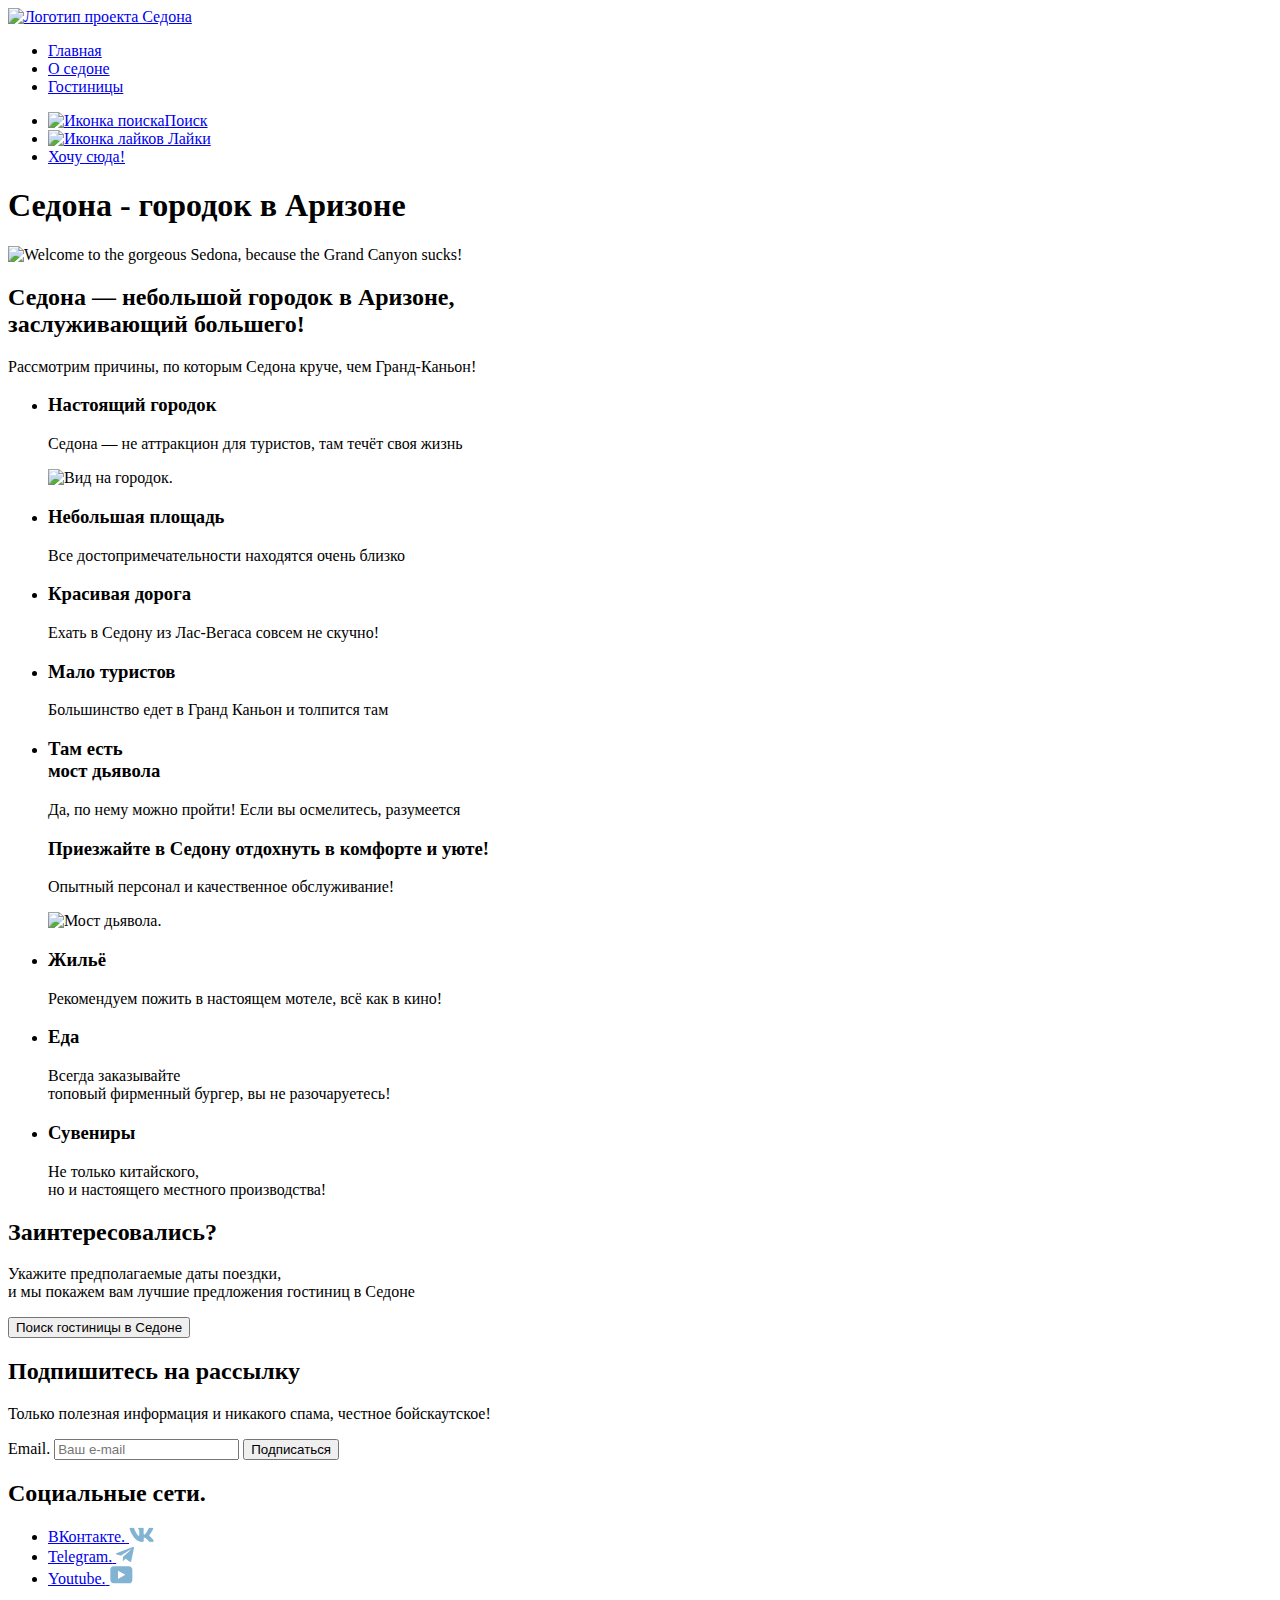
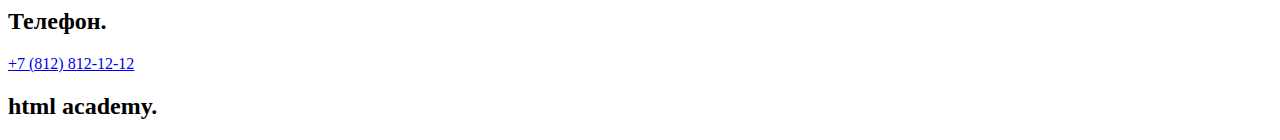
==== index.html @ bf1468cc "Поменял формат лого, загрузил графику" ====
<!DOCTYPE html>
<html lang="ru">

<head class="page-header">
  <meta charset="utf-8" />
  <link rel="stylesheet" href="style/style.css">
  <title>Седона</title>
</head>

<body>
  <header data-test="header">
    <a href="index.html" aria-current="page">
      <img class="page-header-logo" src="image/Logo.svg" width="140" height="70,05" alt="Логотип проекта Седона">
    </a>
    <nav class="navigation">
      <ul class="navigation-list">
        <li class="navigation-item">
          <a class="navigation-link" href="index.html"> Главная </a>
        </li>
        <li class="navigation-item">
          <a class="navigation-link" href="#">О седоне</a>
        </li>
        <li class="navigation-item">
          <a class="navigation-link" href="catalog.html">Гостиницы</a>
        </li>
      </ul>
      <ul>
        <li class="navigation-item">
          <a class="navigation-link" href="#"> <img class="navigation-link-user" src="image/search.svg"
              alt="Иконка поиска">Поиск</a>
        </li>
        <li class="navigation-item">
          <a class="navigation-link" href="#"> <img src="image/Heart.svg" alt="Иконка лайков"> Лайки</a>
        </li>
        <li class="navigation-item">
          <a class="navigation-link" href="#"> Хочу сюда!</a>
        </li>
      </ul>
    </nav>
  </header>
  <main data-test="main">
    <section class="hero" data-test="hero">
      <h1 class="visually-hidden">Седона - городок в Аризоне</h1>
      <img class="img-hero" src="image/welcome.svg" width="458" height="352"
        alt="Welcome to the gorgeous Sedona, because the Grand Canyon sucks!">
    </section>
    <section class="dignity" data-test="advantages">
      <div class="dignity-preface">
        <h2 class="dignity-title">
          Седона — небольшой городок в Аризоне,<br />
          заслуживающий большего!
        </h2>
        <p class="dignity-text">
          Рассмотрим причины, по которым Седона круче, чем Гранд-Каньон!
        </p>
      </div>
      <ul class="dignity-list">
        <li class="dignity-item dignity-item-accent-text">
          <div class="dignity-item">
            <h3 class="dignity-item-title dignity-item-line-accent">
              Настоящий городок
            </h3>
            <p class="dignity-item-description">
              Седона — не аттракцион для туристов, там течёт своя жизнь
            </p>
          </div>
          <div class="dignity-item-image">
            <img class="dignity-image" src="#" alt="Вид на городок." />
          </div>
        </li>
        <li class="dignity-item">
          <h3 class="dignity-item-title dignity-item-line">
            Небольшая площадь
          </h3>
          <p class="dignity-item-description">
            Все достопримечательности находятся очень близко
          </p>
        </li>
        <li class="dignity-item dignity-item-second-background">
          <h3 class="dignity-item-title dignity-item-line">
            Красивая дорога
          </h3>
          <p class="dignity-item-description">
            Ехать в Седону из Лас-Вегаса совсем не скучно!
          </p>
        </li>
        <li class="dignity-item">
          <h3 class="dignity-item-title dignity-item-line">Мало туристов</h3>
          <p class="dignity-item-description">
            Большинство едет в Гранд Каньон и толпится там
          </p>
        </li>
        <li class="dignity-item dignity-item-accent-text">
          <div class="dignity-item">
            <h3 class="dignity-item-title dignity-item-line-accent">
              Там есть<br />
              мост дьявола
            </h3>
            <p class="dignity-item-description">
              Да, по нему можно пройти! Если вы осмелитесь, разумеется
            </p>
          </div>
          <div>
            <h3>Приезжайте в Седону отдохнуть в комфорте и уюте!</h3>
            <p>Опытный персонал и качественное обслуживание!</p>
          </div>
          <div class="dignity-item-image dignity-item-image-bridge">
            <img class="dignity-image" src="#" alt="Мост дьявола." />
          </div>
        </li>
        <li class="dignity-item dignity-item-icons">
          <h3 class="dignity-item-title dignity-item-home">Жильё</h3>
          <p class="dignity-item-description">
            Рекомендуем пожить в настоящем мотеле, всё как в кино!
          </p>
        </li>
        <li class="dignity-item dignity-item-icons dignity-item-third-background">
          <h3 class="dignity-item-title dignity-item-burger">Еда</h3>
          <p class="dignity-item-description">
            Всегда заказывайте<br />
            топовый фирменный бургер, вы не разочаруетесь!
          </p>
        </li>
        <li class="dignity-item dignity-item-icons">
          <h3 class="dignity-item-title dignity-item-present">Сувениры</h3>
          <p class="dignity-item-description">
            Не только китайского,<br />
            но и настоящего местного производства!
          </p>
        </li>
      </ul>
    </section>
    <section class="selection" data-test="search">
      <h2 class="selection-title">Заинтересовались?</h2>
      <p class="selection-text">
        Укажите предполагаемые даты поездки,<br />и мы покажем вам лучшие
        предложения гостиниц в Седоне
      </p>
      <button class="button button-selection" type="button">
        Поиск гостиницы в Седоне
      </button>
    </section>
    <section class="newsletter" data-test="subscribe">
      <h2 class="newsletter-title">Подпишитесь на рассылку</h2>
      <p class="newsletter-text">
        Только полезная информация и никакого спама, честное бойскаутское!
      </p>
      <form class="newsletter-form" action="https://echo.htmlacademy.ru/" method="post">
        <label class="visually-hidden" for="newsletter-email">Email.</label>
        <input class="field" placeholder="Ваш e-mail" type="email" name="newsletter-email" id="newsletter-email"
          required />
        <button class="button newsletter-button" type="submit">
          Подписаться
        </button>
      </form>
    </section>
  </main>
  <footer class="main-footer" data-test="footer">
    <section class="footer-social">
      <h2 class="visually-hidden">Социальные сети.</h2>
      <ul class="footer-social-list">
        <li class="footer-social-item">
          <a class="button-social" href="https://vk.com/htmlacademy">
            <span class="visually-hidden">ВКонтакте.</span>
            <img src="image/VK.png" alt="">
          </a>
        </li>
        <li class="footer-social-item">
          <a class="button-social" href="https://t.me/htmlacademy">
            <span class="visually-hidden">Telegram.</span>
            <img src="image/Telegram.png" alt="">
          </a>
        </li>
        <li class="footer-social-item">
          <a class="button-social" href="https://www.youtube.com/user/htmlacademyru">
            <span class="visually-hidden">Youtube.</span>
            <img src="image/Youtube.svg" alt="">
          </a>
        </li>
      </ul>
    </section>
    <section class="footer-contacts">
      <h2 class="visually-hidden">Телефон.</h2>
      <a class="footer-phone" href="tel:+78128121212">+7 (812) 812-12-12</a>
    </section>
    <section class="htmlacademy">
      <h2 class="visually-hidden">html academy.</h2>
      <a class="htmlacademy-link" href="https://htmlacademy.ru/"> </a>
    </section>
  </footer>
</body>

</html>
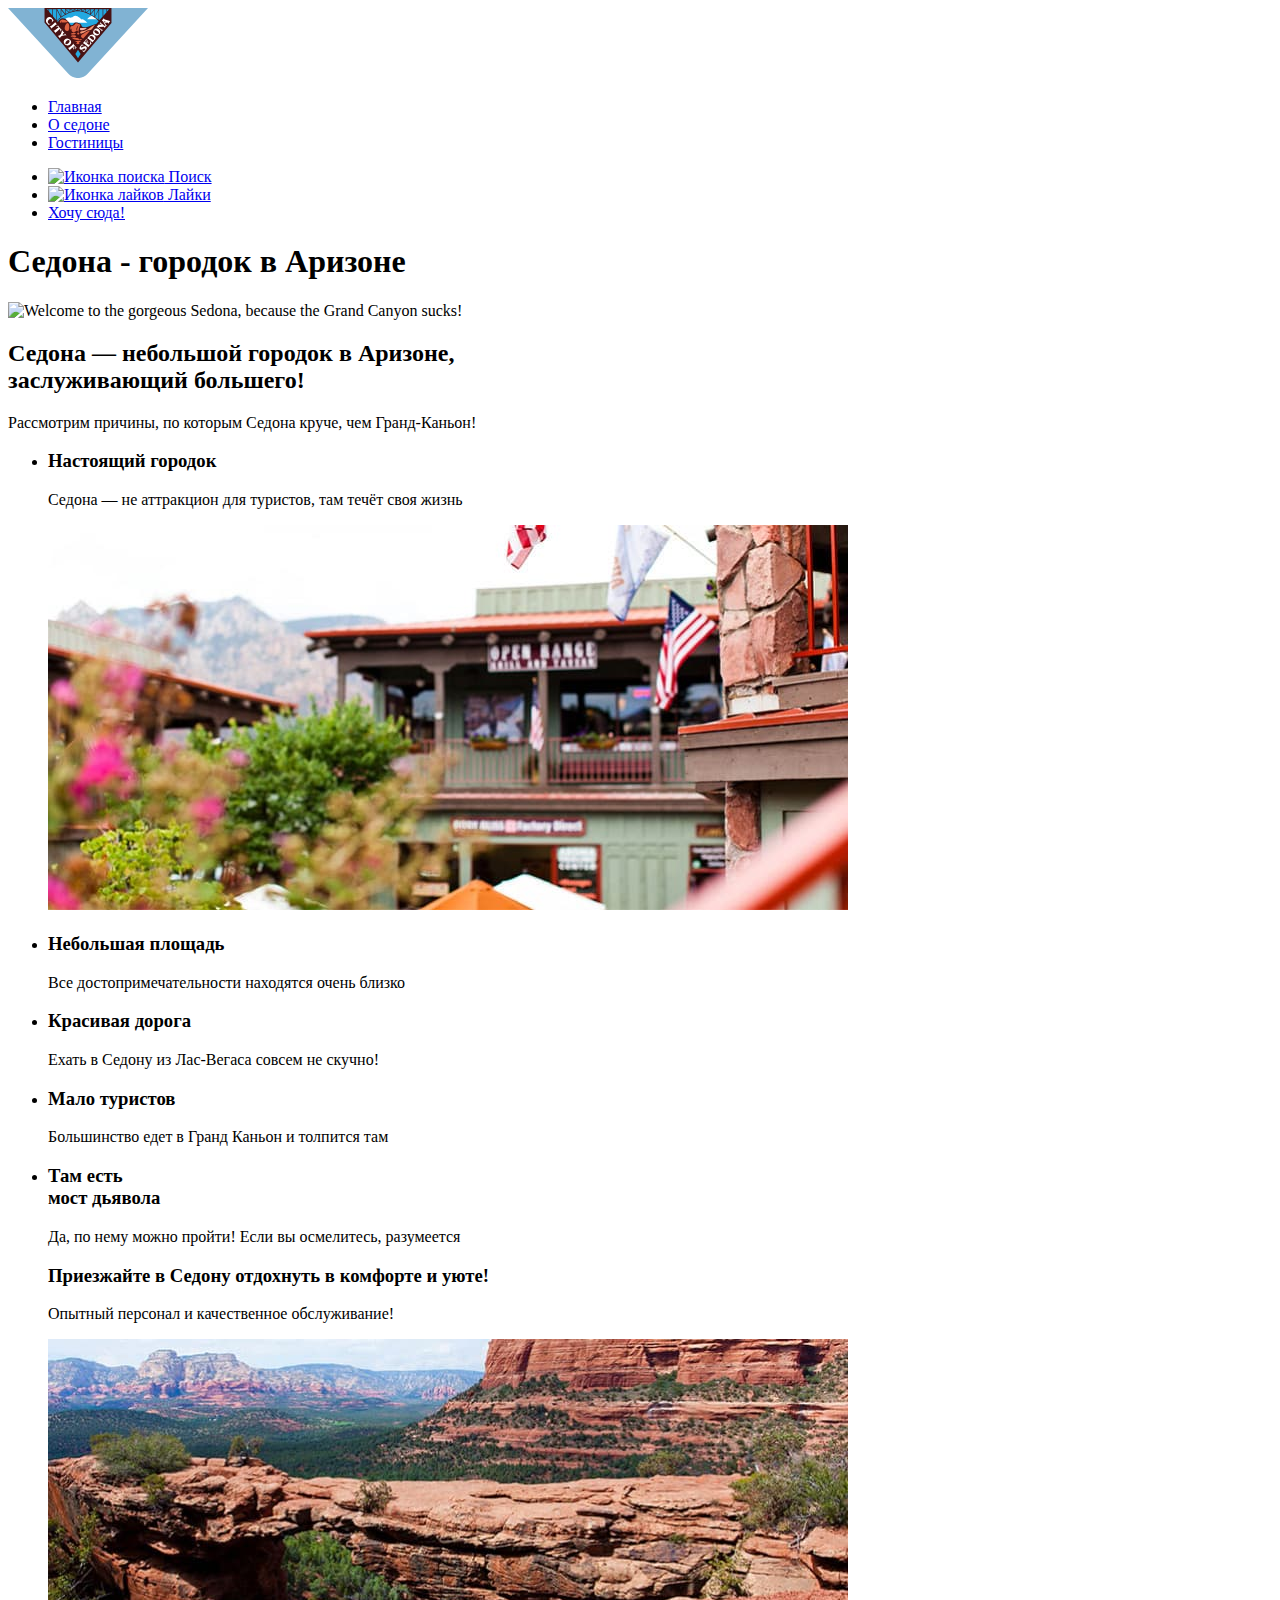
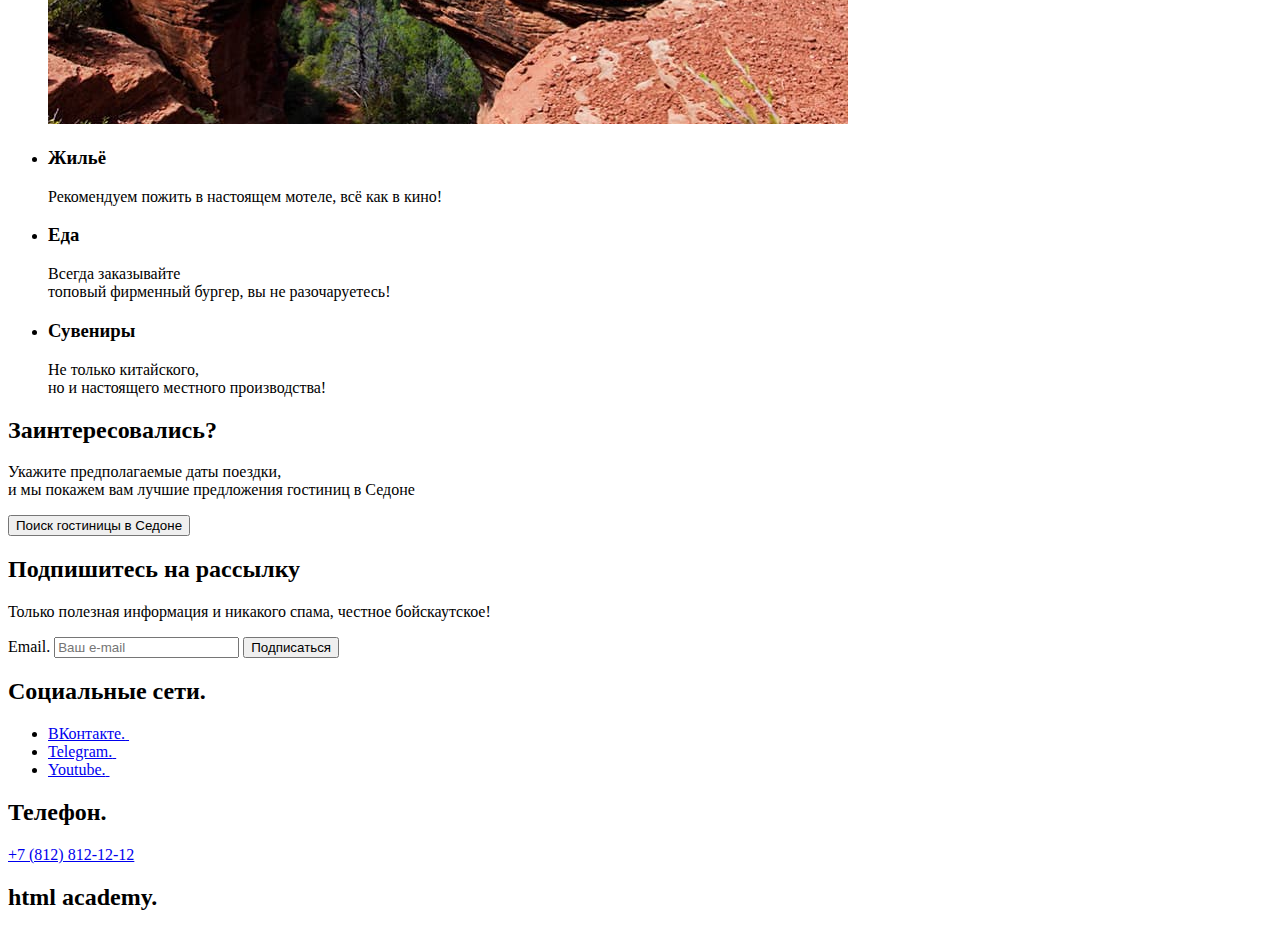
==== commit cde046d1: "отсортировал изображение" ====
--- a/index.html
+++ b/index.html
@@ -4,190 +4,194 @@
 <head class="page-header">
   <meta charset="utf-8" />
   <link rel="stylesheet" href="style/style.css">
-  <title>Седона</title>
+  <title>Седона Зыков П.С</title>
 </head>
 
 <body>
-  <header data-test="header">
-    <a href="index.html" aria-current="page">
-      <img class="page-header-logo" src="image/Logo.svg" width="140" height="70,05" alt="Логотип проекта Седона">
-    </a>
-    <nav class="navigation">
-      <ul class="navigation-list">
-        <li class="navigation-item">
-          <a class="navigation-link" href="index.html"> Главная </a>
-        </li>
-        <li class="navigation-item">
-          <a class="navigation-link" href="#">О седоне</a>
-        </li>
-        <li class="navigation-item">
-          <a class="navigation-link" href="catalog.html">Гостиницы</a>
-        </li>
-      </ul>
-      <ul>
-        <li class="navigation-item">
-          <a class="navigation-link" href="#"> <img class="navigation-link-user" src="image/search.svg"
-              alt="Иконка поиска">Поиск</a>
-        </li>
-        <li class="navigation-item">
-          <a class="navigation-link" href="#"> <img src="image/Heart.svg" alt="Иконка лайков"> Лайки</a>
-        </li>
-        <li class="navigation-item">
-          <a class="navigation-link" href="#"> Хочу сюда!</a>
-        </li>
-      </ul>
-    </nav>
-  </header>
-  <main data-test="main">
-    <section class="hero" data-test="hero">
-      <h1 class="visually-hidden">Седона - городок в Аризоне</h1>
-      <img class="img-hero" src="image/welcome.svg" width="458" height="352"
-        alt="Welcome to the gorgeous Sedona, because the Grand Canyon sucks!">
-    </section>
-    <section class="dignity" data-test="advantages">
-      <div class="dignity-preface">
-        <h2 class="dignity-title">
-          Седона — небольшой городок в Аризоне,<br />
-          заслуживающий большего!
-        </h2>
-        <p class="dignity-text">
-          Рассмотрим причины, по которым Седона круче, чем Гранд-Каньон!
-        </p>
+  <div class="index_container">
+    <header class="header-page" data-test="header">
+      <div class="nav">
+        <a href="index.html" aria-current="page">
+          <img class="page-header-logo" src="image/svg/logo-sedona.svg" width="140" height="70" alt="Логотип проекта Седона">
+        </a>
+        <nav class="navigation">
+          <ul class="navigation-list">
+            <li class="navigation-item">
+              <a class="navigation-link" href="index.html"> Главная </a>
+            </li>
+            <li class="navigation-item">
+              <a class="navigation-link" href="#">О седоне</a>
+            </li>
+            <li class="navigation-item">
+              <a class="navigation-link" href="catalog.html">Гостиницы</a>
+            </li>
+          </ul>
+          <ul>
+            <li class="navigation-item">
+              <a class="navigation-link" href="#"> <img class="navigation-link-user" src="#" alt="Иконка поиска">
+                Поиск</a>
+            </li>
+            <li class="navigation-item">
+              <a class="navigation-link" href="#"> <img src="#" alt="Иконка лайков"> Лайки</a>
+            </li>
+            <li class="navigation-item">
+              <a class="navigation-link" href="#"> Хочу сюда!</a>
+            </li>
+          </ul>
+        </nav>
       </div>
-      <ul class="dignity-list">
-        <li class="dignity-item dignity-item-accent-text">
-          <div class="dignity-item">
-            <h3 class="dignity-item-title dignity-item-line-accent">
-              Настоящий городок
+    </header>
+    <main data-test="main">
+      <section class="hero" data-test="hero">
+        <h1 class="visually-hidden">Седона - городок в Аризоне</h1>
+        <img class="img-hero" src="image/welcome.svg" width="458" height="352"
+          alt="Welcome to the gorgeous Sedona, because the Grand Canyon sucks!">
+      </section>
+      <section class="dignity" data-test="advantages">
+        <div class="dignity-preface">
+          <h2 class="dignity-title">
+            Седона — небольшой городок в Аризоне,<br />
+            заслуживающий большего!
+          </h2>
+          <p class="dignity-text">
+            Рассмотрим причины, по которым Седона круче, чем Гранд-Каньон!
+          </p>
+        </div>
+        <ul class="dignity-list">
+          <li class="dignity-item dignity-item-accent-text">
+            <div class="dignity-item">
+              <h3 class="dignity-item-title dignity-item-line-accent">
+                Настоящий городок
+              </h3>
+              <p class="dignity-item-description">
+                Седона — не аттракцион для туристов, там течёт своя жизнь
+              </p>
+            </div>
+            <div class="dignity-item-image">
+              <img class="dignity-image" src="image/Index_gallery/Sedona_vid.jpg" alt="Вид на городок." />
+            </div>
+          </li>
+          <li class="dignity-item">
+            <h3 class="dignity-item-title dignity-item-line">
+              Небольшая площадь
             </h3>
             <p class="dignity-item-description">
-              Седона — не аттракцион для туристов, там течёт своя жизнь
+              Все достопримечательности находятся очень близко
             </p>
-          </div>
-          <div class="dignity-item-image">
-            <img class="dignity-image" src="#" alt="Вид на городок." />
-          </div>
-        </li>
-        <li class="dignity-item">
-          <h3 class="dignity-item-title dignity-item-line">
-            Небольшая площадь
-          </h3>
-          <p class="dignity-item-description">
-            Все достопримечательности находятся очень близко
-          </p>
-        </li>
-        <li class="dignity-item dignity-item-second-background">
-          <h3 class="dignity-item-title dignity-item-line">
-            Красивая дорога
-          </h3>
-          <p class="dignity-item-description">
-            Ехать в Седону из Лас-Вегаса совсем не скучно!
-          </p>
-        </li>
-        <li class="dignity-item">
-          <h3 class="dignity-item-title dignity-item-line">Мало туристов</h3>
-          <p class="dignity-item-description">
-            Большинство едет в Гранд Каньон и толпится там
-          </p>
-        </li>
-        <li class="dignity-item dignity-item-accent-text">
-          <div class="dignity-item">
-            <h3 class="dignity-item-title dignity-item-line-accent">
-              Там есть<br />
-              мост дьявола
+          </li>
+          <li class="dignity-item dignity-item-second-background">
+            <h3 class="dignity-item-title dignity-item-line">
+              Красивая дорога
             </h3>
             <p class="dignity-item-description">
-              Да, по нему можно пройти! Если вы осмелитесь, разумеется
+              Ехать в Седону из Лас-Вегаса совсем не скучно!
             </p>
-          </div>
-          <div>
-            <h3>Приезжайте в Седону отдохнуть в комфорте и уюте!</h3>
-            <p>Опытный персонал и качественное обслуживание!</p>
-          </div>
-          <div class="dignity-item-image dignity-item-image-bridge">
-            <img class="dignity-image" src="#" alt="Мост дьявола." />
-          </div>
-        </li>
-        <li class="dignity-item dignity-item-icons">
-          <h3 class="dignity-item-title dignity-item-home">Жильё</h3>
-          <p class="dignity-item-description">
-            Рекомендуем пожить в настоящем мотеле, всё как в кино!
-          </p>
-        </li>
-        <li class="dignity-item dignity-item-icons dignity-item-third-background">
-          <h3 class="dignity-item-title dignity-item-burger">Еда</h3>
-          <p class="dignity-item-description">
-            Всегда заказывайте<br />
-            топовый фирменный бургер, вы не разочаруетесь!
-          </p>
-        </li>
-        <li class="dignity-item dignity-item-icons">
-          <h3 class="dignity-item-title dignity-item-present">Сувениры</h3>
-          <p class="dignity-item-description">
-            Не только китайского,<br />
-            но и настоящего местного производства!
-          </p>
-        </li>
-      </ul>
-    </section>
-    <section class="selection" data-test="search">
-      <h2 class="selection-title">Заинтересовались?</h2>
-      <p class="selection-text">
-        Укажите предполагаемые даты поездки,<br />и мы покажем вам лучшие
-        предложения гостиниц в Седоне
-      </p>
-      <button class="button button-selection" type="button">
-        Поиск гостиницы в Седоне
-      </button>
-    </section>
-    <section class="newsletter" data-test="subscribe">
-      <h2 class="newsletter-title">Подпишитесь на рассылку</h2>
-      <p class="newsletter-text">
-        Только полезная информация и никакого спама, честное бойскаутское!
-      </p>
-      <form class="newsletter-form" action="https://echo.htmlacademy.ru/" method="post">
-        <label class="visually-hidden" for="newsletter-email">Email.</label>
-        <input class="field" placeholder="Ваш e-mail" type="email" name="newsletter-email" id="newsletter-email"
-          required />
-        <button class="button newsletter-button" type="submit">
-          Подписаться
+          </li>
+          <li class="dignity-item">
+            <h3 class="dignity-item-title dignity-item-line">Мало туристов</h3>
+            <p class="dignity-item-description">
+              Большинство едет в Гранд Каньон и толпится там
+            </p>
+          </li>
+          <li class="dignity-item dignity-item-accent-text">
+            <div class="dignity-item">
+              <h3 class="dignity-item-title dignity-item-line-accent">
+                Там есть<br>
+                мост дьявола
+              </h3>
+              <p class="dignity-item-description">
+                Да, по нему можно пройти! Если вы осмелитесь, разумеется
+              </p>
+            </div>
+            <div>
+              <h3>Приезжайте в Седону отдохнуть в комфорте и уюте!</h3>
+              <p>Опытный персонал и качественное обслуживание!</p>
+            </div>
+            <div class="dignity-item-image dignity-item-image-bridge">
+              <img class="dignity-image" src="image/Index_gallery/sedona_gora.jpg" alt="Мост дьявола.">
+            </div>
+          </li>
+          <li class="dignity-item dignity-item-icons">
+            <h3 class="dignity-item-title dignity-item-home">Жильё</h3>
+            <p class="dignity-item-description">
+              Рекомендуем пожить в настоящем мотеле, всё как в кино!
+            </p>
+          </li>
+          <li class="dignity-item dignity-item-icons dignity-item-third-background">
+            <h3 class="dignity-item-title dignity-item-burger">Еда</h3>
+            <p class="dignity-item-description">
+              Всегда заказывайте<br>
+              топовый фирменный бургер, вы не разочаруетесь!
+            </p>
+          </li>
+          <li class="dignity-item dignity-item-icons">
+            <h3 class="dignity-item-title dignity-item-present">Сувениры</h3>
+            <p class="dignity-item-description">
+              Не только китайского,<br>
+              но и настоящего местного производства!
+            </p>
+          </li>
+        </ul>
+      </section>
+      <section class="selection" data-test="search">
+        <h2 class="selection-title">Заинтересовались?</h2>
+        <p class="selection-text">
+          Укажите предполагаемые даты поездки,<br />и мы покажем вам лучшие
+          предложения гостиниц в Седоне
+        </p>
+        <button class="button button-selection" type="button">
+          Поиск гостиницы в Седоне
         </button>
-      </form>
-    </section>
-  </main>
-  <footer class="main-footer" data-test="footer">
-    <section class="footer-social">
-      <h2 class="visually-hidden">Социальные сети.</h2>
-      <ul class="footer-social-list">
-        <li class="footer-social-item">
-          <a class="button-social" href="https://vk.com/htmlacademy">
-            <span class="visually-hidden">ВКонтакте.</span>
-            <img src="image/VK.png" alt="">
-          </a>
-        </li>
-        <li class="footer-social-item">
-          <a class="button-social" href="https://t.me/htmlacademy">
-            <span class="visually-hidden">Telegram.</span>
-            <img src="image/Telegram.png" alt="">
-          </a>
-        </li>
-        <li class="footer-social-item">
-          <a class="button-social" href="https://www.youtube.com/user/htmlacademyru">
-            <span class="visually-hidden">Youtube.</span>
-            <img src="image/Youtube.svg" alt="">
-          </a>
-        </li>
-      </ul>
-    </section>
-    <section class="footer-contacts">
-      <h2 class="visually-hidden">Телефон.</h2>
-      <a class="footer-phone" href="tel:+78128121212">+7 (812) 812-12-12</a>
-    </section>
-    <section class="htmlacademy">
-      <h2 class="visually-hidden">html academy.</h2>
-      <a class="htmlacademy-link" href="https://htmlacademy.ru/"> </a>
-    </section>
-  </footer>
+      </section>
+      <section class="newsletter" data-test="subscribe">
+        <h2 class="newsletter-title">Подпишитесь на рассылку</h2>
+        <p class="newsletter-text">
+          Только полезная информация и никакого спама, честное бойскаутское!
+        </p>
+        <form class="newsletter-form" action="https://echo.htmlacademy.ru/" method="post">
+          <label class="visually-hidden" for="newsletter-email">Email.</label>
+          <input class="field" placeholder="Ваш e-mail" type="email" name="newsletter-email" id="newsletter-email"
+            required />
+          <button class="button newsletter-button" type="submit">
+            Подписаться
+          </button>
+        </form>
+      </section>
+    </main>
+    <footer class="main-footer" data-test="footer">
+      <section class="footer-social">
+        <h2 class="visually-hidden">Социальные сети.</h2>
+        <ul class="footer-social-list">
+          <li class="footer-social-item">
+            <a class="button-social" href="https://vk.com/htmlacademy">
+              <span class="visually-hidden">ВКонтакте.</span>
+              <img src="#" alt="">
+            </a>
+          </li>
+          <li class="footer-social-item">
+            <a class="button-social" href="https://t.me/htmlacademy">
+              <span class="visually-hidden">Telegram.</span>
+              <img src="#" alt="">
+            </a>
+          </li>
+          <li class="footer-social-item">
+            <a class="button-social" href="https://www.youtube.com/user/htmlacademyru">
+              <span class="visually-hidden">Youtube.</span>
+              <img src="#" alt="">
+            </a>
+          </li>
+        </ul>
+      </section>
+      <section class="footer-contacts">
+        <h2 class="visually-hidden">Телефон.</h2>
+        <a class="footer-phone" href="tel:+78128121212">+7 (812) 812-12-12</a>
+      </section>
+      <section class="htmlacademy">
+        <h2 class="visually-hidden">html academy.</h2>
+        <a class="htmlacademy-link" href="https://htmlacademy.ru/"> </a>
+      </section>
+    </footer>
+  </div>
 </body>
 
 </html>
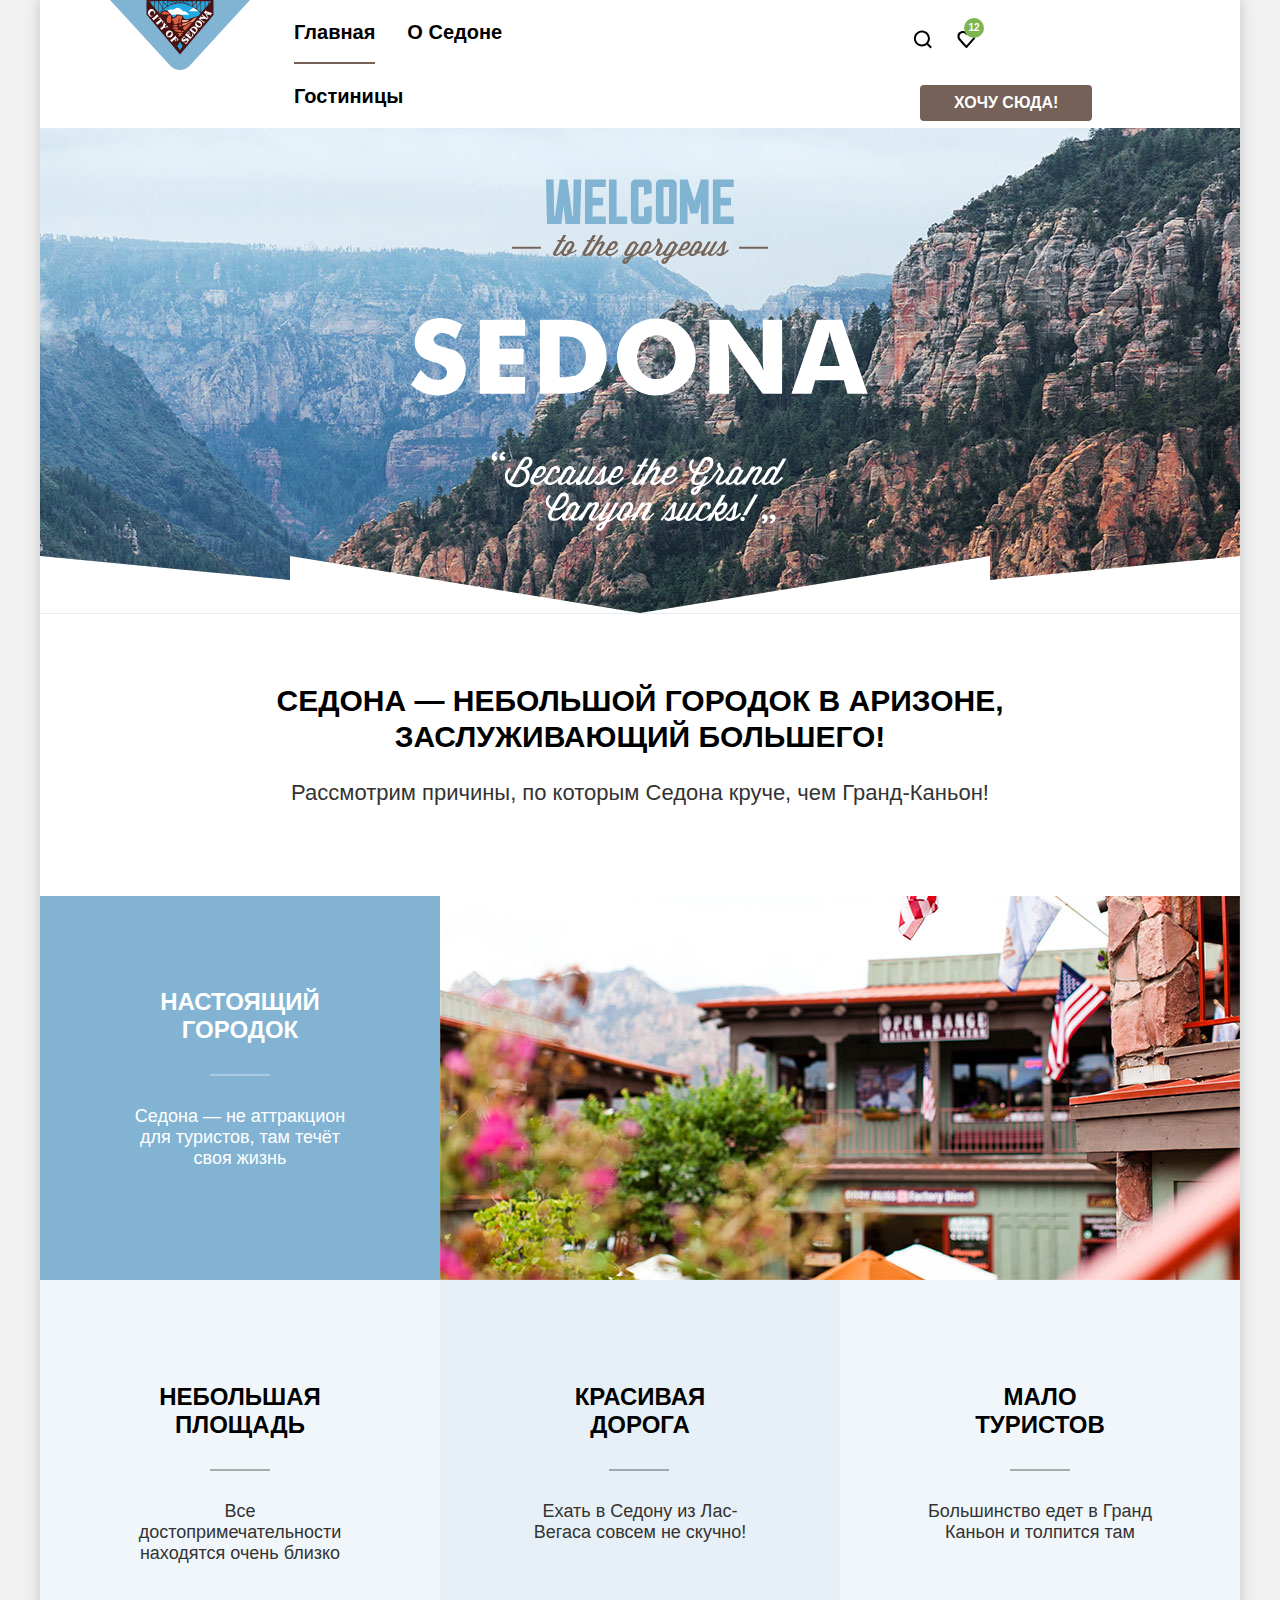
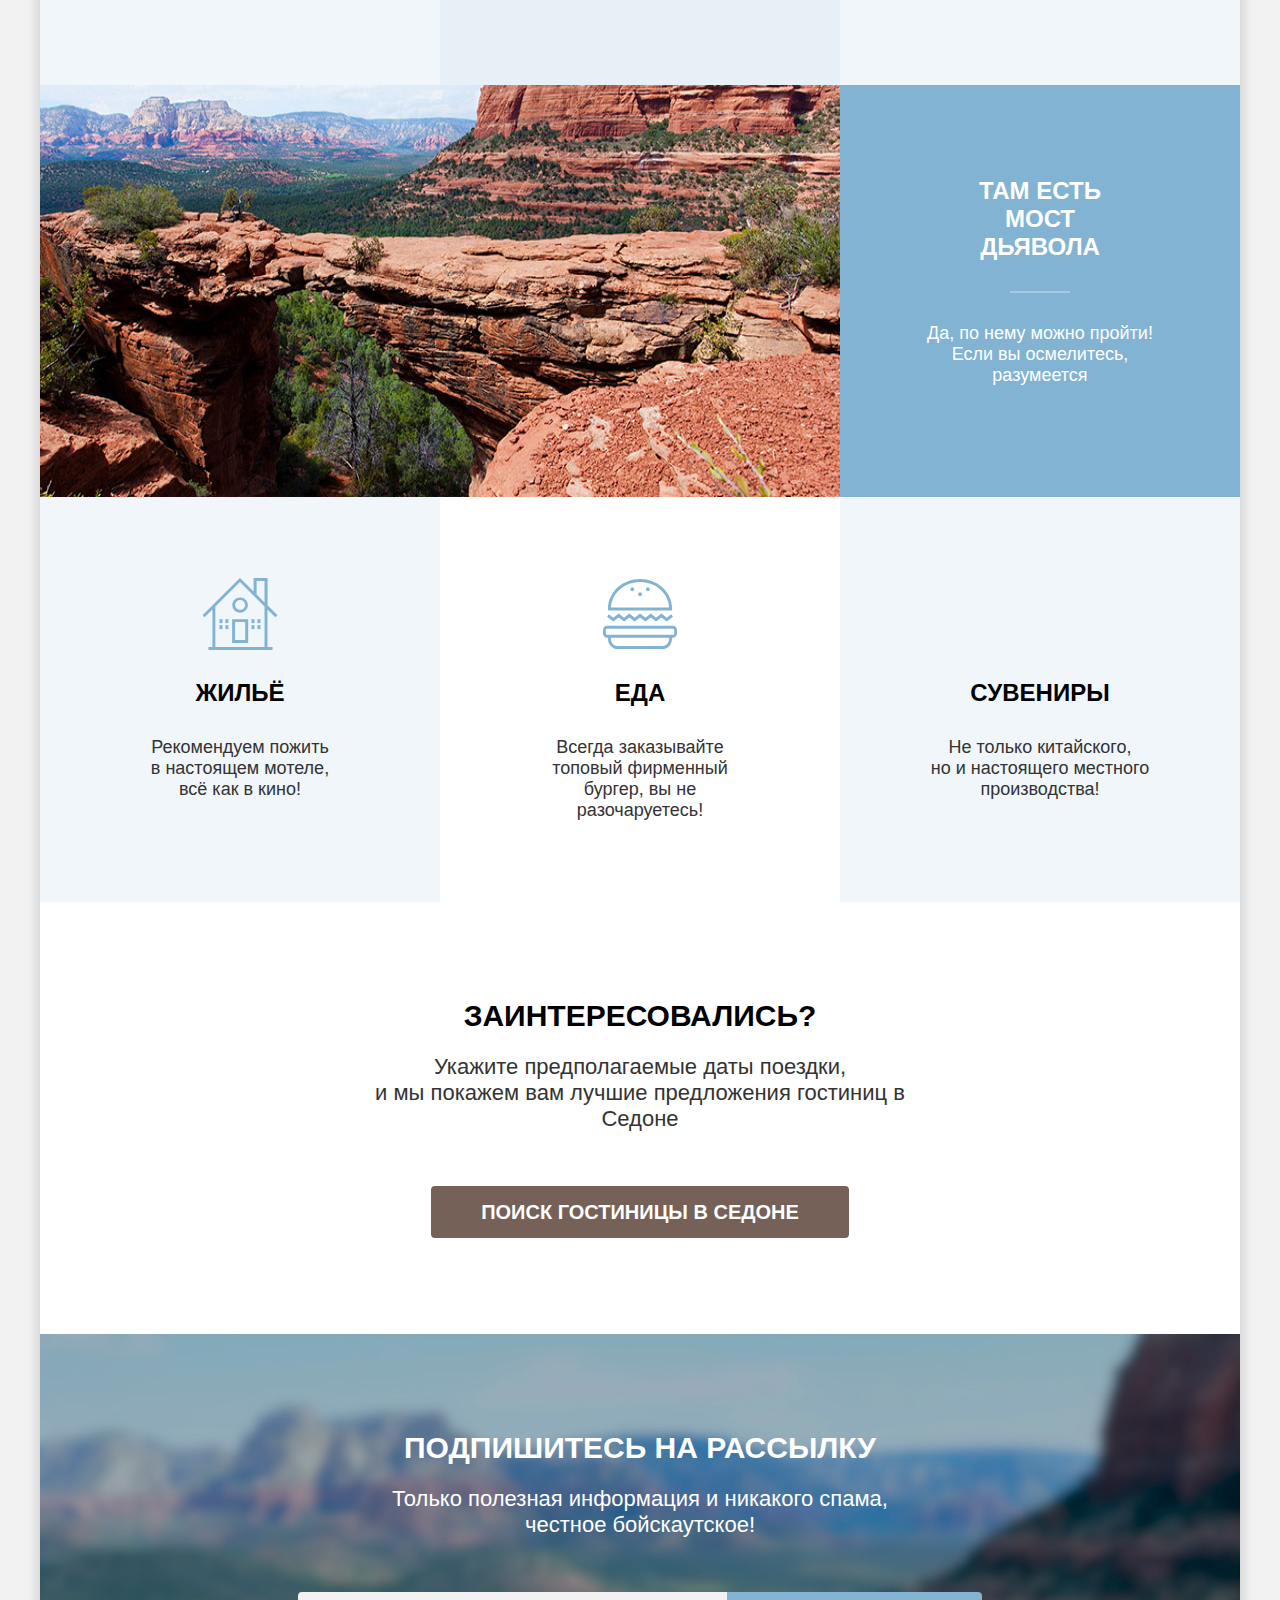
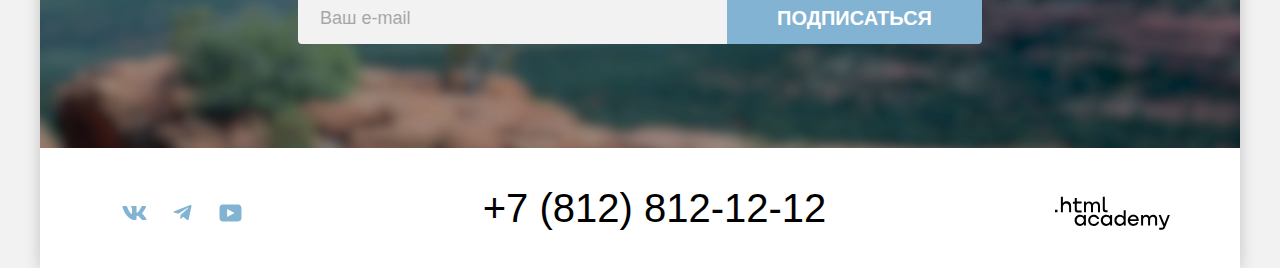
==== commit 3a616cf5: "Внес небольшие правки" ====
--- a/index.html
+++ b/index.html
@@ -1,197 +1,375 @@
 <!DOCTYPE html>
 <html lang="ru">
 
-<head class="page-header">
-  <meta charset="utf-8" />
+<head>
+  <meta charset="utf-8">
+  <title>Седона: Зыков П.С</title>
+  <link rel="icon" type="image/png" sizes="32x32" href="images/logo/favicon.png">
   <link rel="stylesheet" href="style/style.css">
-  <title>Седона Зыков П.С</title>
 </head>
 
 <body>
-  <div class="index_container">
-    <header class="header-page" data-test="header">
-      <div class="nav">
-        <a href="index.html" aria-current="page">
-          <img class="page-header-logo" src="image/svg/logo-sedona.svg" width="140" height="70" alt="Логотип проекта Седона">
+  <div class="container">
+    <header class="page-header">
+      <nav class="navigation">
+        <a class="navigation__logo" href="#">
+          <img class="navigation__image" src="images/logo/logo.svg" width="140" height="70" alt="Логотип г.Седона">
         </a>
-        <nav class="navigation">
-          <ul class="navigation-list">
-            <li class="navigation-item">
-              <a class="navigation-link" href="index.html"> Главная </a>
-            </li>
-            <li class="navigation-item">
-              <a class="navigation-link" href="#">О седоне</a>
-            </li>
-            <li class="navigation-item">
-              <a class="navigation-link" href="catalog.html">Гостиницы</a>
-            </li>
-          </ul>
-          <ul>
-            <li class="navigation-item">
-              <a class="navigation-link" href="#"> <img class="navigation-link-user" src="#" alt="Иконка поиска">
-                Поиск</a>
-            </li>
-            <li class="navigation-item">
-              <a class="navigation-link" href="#"> <img src="#" alt="Иконка лайков"> Лайки</a>
-            </li>
-            <li class="navigation-item">
-              <a class="navigation-link" href="#"> Хочу сюда!</a>
-            </li>
-          </ul>
-        </nav>
+        <ul class="navigation__list">
+          <li class="navigation__item">
+            <a class="navigation__link navigation__link--underline" href="index.html">
+              Главная
+            </a>
+          </li>
+          <li class="navigation__item">
+            <a class="navigation__link" href="about.html">
+              О Cедоне
+            </a>
+          </li>
+          <li class="navigation__item">
+            <a class="navigation__link" href="hotels.html">
+              Гостиницы
+            </a>
+          </li>
+        </ul>
+        <ul class="navigation__list navigation__list--user">
+          <li class="navigation__item">
+            <a class="navigation__link" href="#">
+              <svg class="navigation-icon" aria-hidden="true" focusable="false" xmlns="http://www.w3.org/2000/svg"
+                width="21" height="20" fill="none" viewBox="0 0 21 20">
+                <path fill="#000"
+                  d="m19.893 18.008-3.7-3.68c1-1.292 1.7-2.983 1.7-4.872 0-4.376-3.6-7.956-8-7.956s-8 3.68-8 8.055c0 4.376 3.6 7.956 8 7.956 1.8 0 3.5-.597 4.9-1.69l3.7 3.679 1.4-1.492Zm-10-2.486c-3.3 0-6-2.685-6-5.967 0-3.282 2.7-5.967 6-5.967s6 2.685 6 5.967c0 3.282-2.7 5.967-6 5.967Z" />
+              </svg>
+              <span class="visually-hidden">
+                Поиск
+              </span>
+            </a>
+          </li>
+          <li class="navigation__item">
+            <a class="navigation__link navigation__link--top" href="#">
+              <svg class="navigation-icon" aria-hidden="true" focusable="false" xmlns="http://www.w3.org/2000/svg"
+                width="21" height="20" fill="none" viewBox="0 0 21 20">
+                <path fill="#000"
+                  d="M10.293 19c-.3 0-.6-.1-.8-.4-5.4-6.1-6.7-7.5-7-7.9-.7-.9-1.1-2.1-1.1-3.3 0-3 2.4-5.4 5.5-5.4 1.3 0 2.5.5 3.5 1.3 1-.8 2.3-1.3 3.5-1.3 3 0 5.5 2.4 5.5 5.4 0 1.3-.5 2.5-1.3 3.4l-7 7.9c-.2.2-.4.3-.8.3Zm-6-9.5c.3.4 3.5 4 6.1 6.9l6.2-7c.5-.5.7-1.2.7-2 0-1.8-1.5-3.3-3.3-3.3-1 0-2 .5-2.7 1.3-.3.3-.6.4-.9.4-.3 0-.6-.2-.8-.4-.7-.8-1.7-1.3-2.7-1.3-1.8 0-3.3 1.5-3.3 3.3-.1.9.3 1.6.7 2.1-.1 0-.1 0 0 0Z" />
+              </svg>
+              <span class="navigation__count">
+                12
+              </span>
+              <span class="visually-hidden">
+                Избранное
+              </span></a>
+          </li>
+          <li class="navigation__item">
+            <button class="navigation__button button button--brown" type="button">
+              Хочу сюда!
+            </button>
+          </li>
+        </ul>
+      </nav>
+    </header>
+    <main class="main-container main-index">
+      <h1 class="visually-hidden">
+        Гостиница "Седона"
+      </h1>
+      <div class="main-container__image">
+        <img class="main-index__image" src="./images/welcome.svg" width="458" height="352"
+          alt="Добро пожаловать в гостиницу 'Седона'.">
       </div>
-    </header>
-    <main data-test="main">
-      <section class="hero" data-test="hero">
-        <h1 class="visually-hidden">Седона - городок в Аризоне</h1>
-        <img class="img-hero" src="image/welcome.svg" width="458" height="352"
-          alt="Welcome to the gorgeous Sedona, because the Grand Canyon sucks!">
-      </section>
-      <section class="dignity" data-test="advantages">
-        <div class="dignity-preface">
-          <h2 class="dignity-title">
-            Седона — небольшой городок в Аризоне,<br />
-            заслуживающий большего!
-          </h2>
-          <p class="dignity-text">
-            Рассмотрим причины, по которым Седона круче, чем Гранд-Каньон!
-          </p>
-        </div>
-        <ul class="dignity-list">
-          <li class="dignity-item dignity-item-accent-text">
-            <div class="dignity-item">
-              <h3 class="dignity-item-title dignity-item-line-accent">
+      <h2 class="main-index__title">
+        Седона — небольшой городок в Аризоне,<br> заслуживающий большего!
+      </h2>
+      <p class="main-index__description">
+        Рассмотрим причины, по которым Седона круче, чем Гранд-Каньон!
+      </p>
+      <section class="advantages">
+        <h2 class="visually-hidden">
+          Преимущества
+        </h2>
+        <ul class="advantages__list">
+          <li class="advantages__item advantages__item--blue-1">
+            <div class="advantages__info">
+              <h3 class="advantages__title">
                 Настоящий городок
               </h3>
-              <p class="dignity-item-description">
+              <p class="advantages__description">
                 Седона — не аттракцион для туристов, там течёт своя жизнь
               </p>
             </div>
-            <div class="dignity-item-image">
-              <img class="dignity-image" src="image/Index_gallery/Sedona_vid.jpg" alt="Вид на городок." />
-            </div>
-          </li>
-          <li class="dignity-item">
-            <h3 class="dignity-item-title dignity-item-line">
-              Небольшая площадь
-            </h3>
-            <p class="dignity-item-description">
-              Все достопримечательности находятся очень близко
-            </p>
-          </li>
-          <li class="dignity-item dignity-item-second-background">
-            <h3 class="dignity-item-title dignity-item-line">
-              Красивая дорога
-            </h3>
-            <p class="dignity-item-description">
-              Ехать в Седону из Лас-Вегаса совсем не скучно!
-            </p>
-          </li>
-          <li class="dignity-item">
-            <h3 class="dignity-item-title dignity-item-line">Мало туристов</h3>
-            <p class="dignity-item-description">
-              Большинство едет в Гранд Каньон и толпится там
-            </p>
-          </li>
-          <li class="dignity-item dignity-item-accent-text">
-            <div class="dignity-item">
-              <h3 class="dignity-item-title dignity-item-line-accent">
-                Там есть<br>
-                мост дьявола
-              </h3>
-              <p class="dignity-item-description">
+            <img class="advantages__image" src="images/photo-1.jpg" width="800" height="384" alt="Вид города Седона">
+          </li>
+          <li class="advantages__item advantages__item--blue-2">
+            <div class="advantages__info">
+              <h3 class="advantages__title">
+                Небольшая площадь
+              </h3>
+              <p class="advantages__description">
+                Все достопримечательности находятся очень близко
+              </p>
+            </div>
+          </li>
+          <li class="advantages__item advantages__item--blue-3">
+            <div class="advantages__info">
+              <h3 class="advantages__title">
+                Красивая дорога
+              </h3>
+              <p class="advantages__description">
+                Ехать в Седону из Лас-Вегаса совсем не скучно!
+              </p>
+            </div>
+          </li>
+          <li class="advantages__item advantages__item--blue-2">
+            <div class="advantages__info">
+              <h3 class="advantages__title">
+                Мало туристов
+              </h3>
+              <p class="advantages__description">
+                Большинство едет в Гранд Каньон и толпится там
+              </p>
+            </div>
+          </li>
+          <li class="advantages__item advantages__item--blue-1">
+            <img class="advantages__image" src="images/photo-2.jpg" width="800" height="384" alt="Вид с моста Дьявола">
+            <div class="advantages__info">
+              <h3 class="advantages__title">
+                Там есть<br> мост дьявола
+              </h3>
+              <p class="advantages__description">
                 Да, по нему можно пройти! Если вы осмелитесь, разумеется
               </p>
             </div>
-            <div>
-              <h3>Приезжайте в Седону отдохнуть в комфорте и уюте!</h3>
-              <p>Опытный персонал и качественное обслуживание!</p>
-            </div>
-            <div class="dignity-item-image dignity-item-image-bridge">
-              <img class="dignity-image" src="image/Index_gallery/sedona_gora.jpg" alt="Мост дьявола.">
-            </div>
-          </li>
-          <li class="dignity-item dignity-item-icons">
-            <h3 class="dignity-item-title dignity-item-home">Жильё</h3>
-            <p class="dignity-item-description">
-              Рекомендуем пожить в настоящем мотеле, всё как в кино!
-            </p>
-          </li>
-          <li class="dignity-item dignity-item-icons dignity-item-third-background">
-            <h3 class="dignity-item-title dignity-item-burger">Еда</h3>
-            <p class="dignity-item-description">
-              Всегда заказывайте<br>
-              топовый фирменный бургер, вы не разочаруетесь!
-            </p>
-          </li>
-          <li class="dignity-item dignity-item-icons">
-            <h3 class="dignity-item-title dignity-item-present">Сувениры</h3>
-            <p class="dignity-item-description">
-              Не только китайского,<br>
-              но и настоящего местного производства!
-            </p>
+          </li>
+        </ul>
+        <ul class="comfort">
+          <li class="comfort__item comfort__item--home">
+            <div class="comfort__wrapper comfort__wrapper--home">
+              <h3 class="comfort__title">
+                Жильё
+              </h3>
+              <p class="comfort__description">
+                Рекомендуем пожить<br> в настоящем мотеле,<br> всё как в кино!
+              </p>
+            </div>
+          </li>
+          <li class="comfort__item comfort__item--food">
+            <div class="comfort__wrapper comfort__wrapper--food">
+              <h3 class="comfort__title">
+                Еда
+              </h3>
+              <p class="comfort__description">
+                Всегда заказывайте<br> топовый фирменный бургер, вы не разочаруетесь!
+              </p>
+            </div>
+          </li>
+          <li class="comfort__item comfort__item--present">
+            <div class="comfort__wrapper comfort__wrapper--present">
+              <h3 class="comfort__title">
+                Сувениры
+              </h3>
+              <p class="comfort__description">
+                Не только китайского,<br> но и настоящего местного производства!
+              </p>
+            </div>
           </li>
         </ul>
       </section>
-      <section class="selection" data-test="search">
-        <h2 class="selection-title">Заинтересовались?</h2>
-        <p class="selection-text">
-          Укажите предполагаемые даты поездки,<br />и мы покажем вам лучшие
-          предложения гостиниц в Седоне
+      <section class="search">
+        <h2 class="search__title">
+          Заинтересовались?
+        </h2>
+        <p class="search___description">
+          Укажите предполагаемые даты поездки,<br> и мы покажем вам лучшие предложения гостиниц в Седоне
         </p>
-        <button class="button button-selection" type="button">
+        <button class="search__button button button--brown" type="button"
+          onclick="document.querySelector('.modal__container').classList.remove('modal__container--close');">
           Поиск гостиницы в Седоне
         </button>
       </section>
-      <section class="newsletter" data-test="subscribe">
-        <h2 class="newsletter-title">Подпишитесь на рассылку</h2>
-        <p class="newsletter-text">
-          Только полезная информация и никакого спама, честное бойскаутское!
+    </main>
+    <footer class="page-footer">
+      <section class="footer-subscription footer-subscription--index">
+        <h2 class="footer-subscription__title">
+          Подпишитесь на рассылку
+        </h2>
+        <p class="footer-subscription__description">
+          Только полезная информация и никакого спама,<br> честное бойскаутское!
         </p>
-        <form class="newsletter-form" action="https://echo.htmlacademy.ru/" method="post">
-          <label class="visually-hidden" for="newsletter-email">Email.</label>
-          <input class="field" placeholder="Ваш e-mail" type="email" name="newsletter-email" id="newsletter-email"
-            required />
-          <button class="button newsletter-button" type="submit">
+        <form class="form" action="https://echo.htmlacademy.ru/" method="post">
+          <input class="form__field" placeholder="Ваш e-mail" type="email" name="footer-subscription__email"
+            id="form__email" required>
+          <button class="form__button button button--blue" type="submit">
             Подписаться
           </button>
         </form>
       </section>
-    </main>
-    <footer class="main-footer" data-test="footer">
-      <section class="footer-social">
-        <h2 class="visually-hidden">Социальные сети.</h2>
-        <ul class="footer-social-list">
-          <li class="footer-social-item">
-            <a class="button-social" href="https://vk.com/htmlacademy">
-              <span class="visually-hidden">ВКонтакте.</span>
-              <img src="#" alt="">
-            </a>
-          </li>
-          <li class="footer-social-item">
-            <a class="button-social" href="https://t.me/htmlacademy">
-              <span class="visually-hidden">Telegram.</span>
-              <img src="#" alt="">
-            </a>
-          </li>
-          <li class="footer-social-item">
-            <a class="button-social" href="https://www.youtube.com/user/htmlacademyru">
-              <span class="visually-hidden">Youtube.</span>
-              <img src="#" alt="">
-            </a>
-          </li>
-        </ul>
-      </section>
-      <section class="footer-contacts">
-        <h2 class="visually-hidden">Телефон.</h2>
-        <a class="footer-phone" href="tel:+78128121212">+7 (812) 812-12-12</a>
-      </section>
-      <section class="htmlacademy">
-        <h2 class="visually-hidden">html academy.</h2>
-        <a class="htmlacademy-link" href="https://htmlacademy.ru/"> </a>
-      </section>
+      <div class="footer-container">
+        <section class="social">
+          <h2 class="visually-hidden">
+            Социальные сети
+          </h2>
+          <ul class="social__list">
+            <li class="social__item">
+              <a class="social__button" href="https://vk.com/htmlacademy" target="_blank">
+                <svg class="social__icon" aria-hidden="true" focusable="false" xmlns="http://www.w3.org/2000/svg"
+                  width="25" height="14" fill="none" viewBox="0 0 25 14">
+                  <path fill-rule="evenodd"
+                    d="M23.95.948c.166-.546 0-.948-.795-.948H20.53c-.668 0-.976.347-1.143.73 0 0-1.335 3.196-3.226 5.272-.612.602-.89.793-1.224.793-.167 0-.418-.191-.418-.738V.948c0-.656-.184-.948-.74-.948H9.65c-.417 0-.668.304-.668.593 0 .621.946.765 1.043 2.513v3.798c0 .833-.153.984-.487.984-.89 0-3.055-3.211-4.34-6.885C4.949.288 4.698 0 4.027 0H1.4C.65 0 .5.347.5.73c0 .682.89 4.07 4.145 8.551C6.815 12.341 9.87 14 12.653 14c1.669 0 1.875-.368 1.875-1.003v-2.313c0-.737.158-.884.687-.884.39 0 1.057.192 2.615 1.667C19.61 13.216 19.903 14 20.905 14h2.625c.75 0 1.126-.368.91-1.096-.238-.724-1.088-1.775-2.215-3.022-.612-.71-1.53-1.475-1.81-1.858-.388-.491-.277-.71 0-1.147 0 0 3.2-4.426 3.534-5.929Z"
+                    clip-rule="evenodd" />
+                </svg>
+                <span class="visually-hidden">
+                  Вконтакте
+                </span>
+              </a>
+            </li>
+            <li class="social__item">
+              <a class="social__button" href="https://t.me/htmlacademy" target="_blank">
+                <svg class="social__icon" aria-hidden="true" focusable="false" xmlns="http://www.w3.org/2000/svg"
+                  width="19" height="16" fill="none" viewBox="0 0 19 16">
+                  <path
+                    d="M17.285.1 1.341 6.247c-1.088.437-1.082 1.044-.2 1.315L5.235 8.84l9.471-5.976c.448-.273.857-.126.52.172L7.554 9.962h-.002.002l-.282 4.22c.413 0 .596-.19.828-.413l1.988-1.934 4.136 3.055c.763.42 1.31.204 1.5-.706L18.438 1.39c.278-1.114-.425-1.619-1.153-1.29Z" />
+                </svg>
+                <span class="visually-hidden">
+                  Телеграм
+                </span>
+              </a>
+            </li>
+            <li class="social__item">
+              <a class="social__button" href="https://www.youtube.com/user/htmlacademyru" target="_blank">
+                <svg class="social__icon" aria-hidden="true" focusable="false" xmlns="http://www.w3.org/2000/svg"
+                  width="23" height="18" fill="none" viewBox="0 0 23 18">
+                  <path
+                    d="M19.107.5H3.674C1.814.5.5 2.094.5 3.9v10.094c0 1.912 1.314 3.506 3.174 3.506h15.652c1.642 0 3.174-1.594 3.174-3.4V3.9C22.281 2.094 20.968.5 19.107.5ZM8.162 13.037V4.963L15.495 9l-7.333 4.037Z" />
+                </svg>
+                <span class="visually-hidden">
+                  Ютуб
+                </span>
+              </a>
+            </li>
+          </ul>
+        </section>
+        <section class="contacts">
+          <h2 class="visually-hidden">
+            Контакты
+          </h2>
+          <a class="contacts__phone" href="tel:88128121212">+7 (812) 812-12-12</a>
+        </section>
+        <a class="site-link" href="https://htmlacademy.ru/">
+          <svg class="site-link__icon" aria-hidden="true" focusable="false" xmlns="http://www.w3.org/2000/svg"
+            width="115" height="34" fill="none" viewBox="0 0 115 34">
+            <path
+              d="M0 13.723v2.6h2.5v-2.6H0ZM11.6 5.323c-1.6 0-2.8.7-3.6 1.7h-.1v-6.2h-2v15.5h2v-5.3c0-2.1 1.3-3.6 3.3-3.6 1.8 0 2.9 1.4 2.9 3.2v5.7h2v-6.1c.1-3-1.8-4.9-4.5-4.9ZM26.6 5.623h-4.8v-3.7h-2v3.8h-1.9v2h1.9v6c0 1.7 1 2.7 2.7 2.7h4.1v-2h-3.7c-.7 0-1.1-.4-1.1-1.1v-5.7h4.8v-2ZM41.1 5.423c-1.6 0-2.9.8-3.5 2.1h-.1c-.6-1.2-1.8-2.1-3.4-2.1-1.4 0-2.5.8-3.1 1.8h-.1v-1.6H29v10.6h2v-5.4c0-2 1-3.5 2.6-3.5 1.5 0 2.4 1 2.4 2.6v6.3h2v-5.6c0-2.4 1.4-3.3 2.6-3.3 1.5 0 2.4 1 2.4 2.6v6.3h2v-6.5c.1-2.5-1.4-4.3-3.9-4.3ZM47.8 13.523c0 1.7 1 2.7 2.8 2.7h2v-2h-1.7c-.7 0-1.1-.4-1.1-1.1V.823h-2v12.7ZM28.9 20.523c-.9-1.1-2.2-1.8-3.9-1.8-3.1 0-5.4 2.3-5.4 5.6s2.3 5.6 5.4 5.6c1.8 0 3-.8 3.8-1.9h.1v1.6h2v-10.6h-2v1.5Zm-3.6 7.4c-2.2 0-3.6-1.6-3.6-3.6s1.4-3.6 3.6-3.6 3.6 1.6 3.6 3.6c0 1.9-1.4 3.6-3.6 3.6ZM44.2 22.823c-.5-2.4-2.6-4.1-5.4-4.1-3.4 0-5.6 2.5-5.6 5.6 0 3.1 2.2 5.6 5.6 5.6 2.8 0 4.9-1.8 5.4-4.2h-2.1c-.4 1.3-1.7 2.3-3.3 2.3-2.2 0-3.6-1.6-3.6-3.6s1.4-3.6 3.6-3.6c1.6 0 2.8 1 3.3 2.2h2.1v-.2ZM55.1 20.523c-.9-1.1-2.2-1.8-3.9-1.8-3.1 0-5.4 2.3-5.4 5.6s2.3 5.6 5.4 5.6c1.8 0 3-.8 3.8-1.9h.1v1.6h2v-10.6h-2v1.5Zm-3.6 7.4c-2.2 0-3.6-1.6-3.6-3.6s1.4-3.6 3.6-3.6 3.6 1.6 3.6 3.6c0 1.9-1.5 3.6-3.6 3.6ZM68.7 20.623c-.9-1.1-2.2-1.9-3.9-1.9-3.1 0-5.4 2.3-5.4 5.6s2.2 5.6 5.4 5.6c1.7 0 3-.8 3.8-1.8h.1v1.5h2v-15.4h-2v6.4Zm-3.6 7.3c-2.2 0-3.6-1.6-3.6-3.6s1.4-3.6 3.6-3.6 3.6 1.6 3.6 3.6c-.1 2-1.5 3.6-3.6 3.6ZM78.3 18.723c-3.3 0-5.5 2.5-5.5 5.6 0 3 2.1 5.6 5.5 5.6 2.5 0 4.5-1.3 5.2-3.6h-2.1c-.5 1-1.6 1.6-3 1.6-1.9 0-3.3-1.3-3.4-2.9h8.8c.2-3.6-2-6.3-5.5-6.3Zm0 1.9c1.7 0 3 1 3.3 2.6h-6.5c.3-1.5 1.5-2.6 3.2-2.6ZM98.2 18.723c-1.6 0-2.9.8-3.6 2h-.1c-.6-1.2-1.8-2-3.4-2-1.4 0-2.5.7-3.1 1.8v-1.5h-1.9v10.6h2v-5.4c0-2 1-3.4 2.6-3.5 1.5 0 2.4 1 2.4 2.6v6.3h2v-5.6c0-2.4 1.4-3.3 2.6-3.3 1.5 0 2.4 1 2.4 2.6v6.3h2v-6.5c.1-2.6-1.4-4.4-3.9-4.4ZM109.4 27.823l-3.6-8.9h-2.2l4.8 11.6c-.3.9-.7 1.2-1.7 1.2h-2.5v2h2.5c1.8 0 2.8-.8 3.5-2.6l4.7-12.2h-2.1l-3.4 8.9Z" />
+          </svg>
+          <span class="visually-hidden">
+            html академия
+          </span>
+        </a>
+      </div>
     </footer>
   </div>
+
+  <div class="modal__container modal__container--close">
+    <div class="modal">
+      <button class="modal__close-button" type="button"
+        onclick="document.querySelector('.modal__container').classList.add('modal__container--close');">
+        <span class="visually-hidden">
+          Закрыть
+        </span>
+      </button>
+      <section class="modal__content">
+        <h2 class="modal__title">
+          Поиск гостиницы в Седоне
+        </h2>
+        <form class="modal__hotels-form hotels-form" action="https://echo.htmlacademy.ru/" method="get">
+          <div class="hotels-form__wrapper">
+            <div class="modal__group modal__group--date">
+              <label class="label label__start" for="start-date">
+                Дата Заезда:
+              </label>
+              <span class="field-date__start-block">
+                <input class="input input__date date__start" type="text" id="start-date" name="start-date"
+                  value="27 апреля 2020" required>
+                <button class="button__calendar" type="button">
+                  <span class="visually-hidden">
+                    Календарь
+                  </span>
+                </button>
+              </span>
+              <span class="notice date__notice">
+                Мы не можем отправить вас в прошлое.
+              </span>
+            </div>
+
+            <div class="modal__group modal__group--date">
+              <label class="label label__end" for="exit-date">
+                Дата Выезда:
+              </label>
+              <span class="field-date__end-block">
+                <input class="input input__date date__end" type="text" id="exit-date" name="exit-date"
+                  value="1 сентября 2023" required>
+                <button class="button__calendar" type="button">
+                  <span class="visually-hidden">
+                    Календарь
+                  </span>
+                </button>
+              </span>
+              <span class="notice notice__rooms">
+                На эти даты есть свободные номера. Пока есть.
+              </span>
+            </div>
+
+            <div class="quantity__wrapper">
+              <div class="modal__group modal__group--quantity">
+                <label class="label label__people" for="people">
+                  Взрослые:
+                </label>
+                <span class="field-people__block">
+                  <button class="number__button number__button--minus" type="button">
+                    <span class="visually-hidden">
+                      Уменьшить
+                    </span>
+                  </button>
+                  <input class="input input__number people" type="number" id="people" name="people" value="2">
+                  <button class="number__button number__button--plus" type="button">
+                    <span class="visually-hidden">
+                      Увеличить
+                    </span>
+                  </button>
+                </span>
+              </div>
+
+              <div class="modal__group modal__group--quantity">
+                <span class="label__child-block">
+                  <label class="label label__child" for="childs">
+                    Дети:
+                  </label>
+                  <span class="tooltip">
+                    <button class="tooltip__toggle" type="button" aria-labelledby="tooltip-label"></button>
+                    <span class="tooltip__text" role="tooltip" id="tooltip-label">
+                      Укажите количество детей, которые будут с
+                      вами, возраст которых от 6 до 18 лет. Дети до 6 лет размещаются бесплатно.
+                    </span>
+                  </span>
+                </span>
+                <span class="field-child__block">
+                  <button class="number__button number__button--minus" type="button">
+                    <span class="visually-hidden">
+                      Уменьшить
+                    </span>
+                  </button>
+                  <input class="input input__number child" type="number" id="childs" name="childs" value="2">
+                  <button class="number__button number__button--plus" type="button">
+                    <span class="visually-hidden">
+                      Увеличить
+                    </span>
+                  </button>
+                </span>
+              </div>
+            </div>
+            <input class="button button__submit button--blue" type="submit" value="Найти">
+          </div>
+        </form>
+      </section>
+    </div>
+  </div>
 </body>
 
 </html>
--- a/style/style.css
+++ b/style/style.css
@@ -0,0 +1,1701 @@
+@font-face {
+  font-family: "PT Sans";
+  font-style: normal;
+  font-weight: 400;
+  src: url("../fonts/ptsans-400.woff2") format("woff2");
+  font-display: swap;
+}
+
+@font-face {
+  font-family: "PT Sans";
+  font-style: normal;
+  font-weight: 700;
+  src: url("../fonts/ptsans-700.woff2") format("woff2");
+  font-display: swap;
+}
+
+html {
+  height: 100%;
+}
+
+body {
+  margin: 0;
+  padding: 0;
+  min-width: 1200px;
+  min-height: 100%;
+  font-family: "PT sans", sans-serif;
+  font-size: 18px;
+  line-height: 21px;
+  color: #000000;
+  background-color: #f2f2f2;
+}
+
+.visually-hidden {
+  position: absolute;
+  width: 1px;
+  height: 1px;
+  margin: -1px;
+  padding: 0;
+  border: 0;
+  white-space: nowrap;
+  clip-path: inset(100%);
+  clip: rect(0 0 0 0);
+  overflow: hidden;
+}
+
+.container {
+  display: flex;
+  flex-direction: column;
+  width: 1200px;
+  margin: 0 auto;
+  background: #ffffff;
+  box-shadow: 0 0 15px rgba(0, 0, 0, 0.2);
+}
+
+.page-header {
+  color: #000000;
+}
+
+.navigation {
+  position: relative;
+  display: flex;
+  justify-content: space-between;
+  padding: 0 70px;
+}
+
+.navigation__logo {
+  position: absolute;
+  top: 0;
+  left: 70px;
+  bottom: 0;
+  right: 0;
+  z-index: 1;
+  width: 140px;
+  height: 70px;
+}
+
+.navigation__list {
+  display: flex;
+  flex-wrap: wrap;
+  align-items: center;
+  max-width: 360px;
+  margin: 0;
+  margin-left: 168px;
+  padding: 0;
+  list-style-type: none;
+}
+
+.navigation__list--user {
+  max-width: 270px;
+  margin-left: auto;
+}
+
+.navigation__list--user .navigation__link {
+  min-width: 20px;
+  min-height: 20px;
+  padding: 22px 12px;
+}
+
+.navigation__link {
+  position: relative;
+  display: block;
+  padding: 20px 16px;
+  font-family: "PT Sans", sans-serif;
+  font-weight: 700;
+  font-size: 20px;
+  line-height: 24px;
+  color: inherit;
+  background-color: #ffffff;
+  text-decoration: none;
+  text-align: center;
+}
+
+.navigation__link--underline::before {
+  position: absolute;
+  bottom: 0;
+  right: 16px;
+  left: 16px;
+  height: 2px;
+  background-color: #756257;
+  content: "";
+}
+
+.navigation__link--top {
+  position: relative;
+}
+
+.navigation__list--user .navigation__item:last-child {
+  margin-left: 20px;
+}
+
+.navigation__count {
+  position: absolute;
+  display: flex;
+  align-items: center;
+  justify-content: center;
+  top: 11px;
+  right: 4px;
+  z-index: 2;
+  width: 20px;
+  height: 20px;
+  font-size: 10px;
+  line-height: 10px;
+  color: #ffffff;
+  background-color: #7db54f;
+  border-radius: 50%;
+  vertical-align: baseline;
+}
+
+.navigation__button {
+  display: inline-block;
+  padding: 8px 34px;
+  font-family: "PT Sans", sans-serif;
+  background: #756157;
+  font-weight: 700;
+  font-size: 16px;
+  line-height: 20px;
+  text-transform: uppercase;
+  color: #ffffff;
+  text-decoration: none;
+}
+
+.navigation-icon {
+  position: absolute;
+  top: 0;
+  right: 0;
+  bottom: 0;
+  left: 0;
+  z-index: 1;
+  margin: auto;
+}
+
+.main-container {
+  flex-grow: 1;
+}
+
+.main-index {
+  color: #000000;
+  background-color: #ffffff;
+  text-align: center;
+}
+
+.main-container__image {
+  padding-top: 51px;
+  padding-bottom: 78px;
+  background-color: rgba(131, 179, 211, 0.2);
+  background-image: url("../images/index-background.jpg");
+  margin: 0 auto;
+  background-repeat: no-repeat;
+  background-size: 100% auto;
+}
+
+.main-index__title {
+  margin-top: 69px;
+  padding: 0;
+  color: #000000;
+  background-color: #ffffff;
+  font-weight: 700;
+  font-size: 30px;
+  line-height: 36px;
+  text-transform: uppercase;
+}
+
+.main-index__description {
+  margin-top: 25px;
+  margin-bottom: 90px;
+  padding: 0;
+  font-weight: 400;
+  font-size: 22px;
+  line-height: 26px;
+  color: #333333;
+}
+
+.advantages__list {
+  display: flex;
+  margin: 0;
+  padding: 0;
+  flex-wrap: wrap;
+  list-style-type: none;
+}
+
+.advantages__item {
+  background: rgba(131, 179, 211, 0.2);
+  width: 400px;
+}
+
+.advantages__info {
+  padding: 103px 85px 121px;
+}
+
+.advantages__item--blue-1 .advantages__info {
+  padding: 92px 85px 111px;
+}
+
+.advantages__item--blue-3 .advantages__info {
+  padding: 103px 84px 121px;
+}
+
+.advantages__title {
+  position: relative;
+  margin: 0;
+  margin-bottom: 62px;
+  padding: 0 27px;
+  font-weight: 700;
+  font-size: 24px;
+  line-height: 28px;
+  text-transform: uppercase;
+  text-align: center;
+}
+
+.advantages__title::before {
+  position: absolute;
+  bottom: -32px;
+  left: 85px;
+  width: 60px;
+  height: 2px;
+  background-color: rgba(0, 0, 0, 0.3);
+  content: "";
+}
+
+.advantages__image {
+  display: block;
+  height: 100%;
+}
+
+.advantages__item--blue-1 .advantages__title::before {
+  background: rgba(255, 255, 255, 0.3);
+}
+
+.advantages__description {
+  margin: 0;
+  font-weight: 400;
+  font-size: 18px;
+  line-height: 21px;
+  color: #333333;
+}
+
+.advantages__item--blue-1 {
+  display: flex;
+  padding: 0;
+  width: 100%;
+  color: #ffffff;
+  background: #82b3d3;
+}
+
+.advantages__item--blue-1 .advantages__description {
+  color: #ffffff;
+}
+
+.advantages__item--blue-2 {
+  background: rgba(131, 179, 211, 0.12);
+}
+
+.comfort {
+  display: flex;
+  margin: 0;
+  padding: 0;
+  flex-wrap: wrap;
+  list-style-type: none;
+}
+
+.comfort__item {
+  width: 400px;
+}
+
+.comfort__item--home,
+.comfort__item--present {
+  background: rgba(131, 179, 211, 0.12);
+}
+
+.comfort__wrapper {
+  position: relative;
+  padding: 80px 85px 81px;
+}
+
+.comfort__wrapper--home::before {
+  position: absolute;
+  top: 80px;
+  left: 50%;
+  width: 75px;
+  height: 74px;
+  content: "";
+  transform: translateX(-50%);
+  background: url("../images/icon/house.svg") no-repeat center;
+}
+
+.comfort__wrapper--food::before {
+  position: absolute;
+  top: 80px;
+  left: 50%;
+  width: 74px;
+  height: 74px;
+  content: "";
+  transform: translateX(-50%);
+  background: url("../images/icon/food.svg") no-repeat center;
+}
+
+.comfort__wrapper--present::before {
+  position: absolute;
+  top: 78px;
+  left: 50%;
+  width: 64px;
+  height: 76px;
+  content: "";
+  transform: translateX(-50%);
+  background: url("../images/icon/present.svg") no-repeat center;
+}
+
+.comfort__title {
+  margin: 0;
+  margin-top: 102px;
+  font-weight: 700;
+  font-size: 24px;
+  line-height: 28px;
+  text-transform: uppercase;
+}
+
+.comfort__description {
+  margin: 0;
+  margin-top: 30px;
+  color: #333333;
+}
+
+.search {
+  padding: 96px 304px;
+}
+
+.search__title {
+  margin: 0;
+  margin-bottom: 20px;
+  font-weight: 700;
+  font-size: 30px;
+  line-height: 36px;
+  text-transform: uppercase;
+}
+
+.search___description {
+  margin: 0;
+  margin-bottom: 54px;
+  font-weight: 400;
+  font-size: 22px;
+  line-height: 26px;
+  color: #333333;
+}
+
+.social__button {
+  display: flex;
+  align-items: center;
+  justify-content: center;
+  width: 48px;
+  height: 40px;
+  list-style-type: none;
+}
+
+.social__icon {
+  fill: #83b3d3;
+}
+
+.social__button:hover .social__icon {
+  fill: #68a2ca;
+}
+
+.social__button:focus .social__icon {
+  fill: #68a2ca;
+}
+
+.social__button:focus-visible {
+  outline: none;
+}
+
+.social__button:active .social__icon {
+  fill: rgba(104, 162, 202, 0.3);
+}
+
+.footer-subscription__title {
+  margin: 0;
+  margin-bottom: 20px;
+  font-weight: 700;
+  font-size: 30px;
+  line-height: 36px;
+  text-transform: uppercase;
+  color: #ffffff;
+}
+
+.footer-subscription__description {
+  margin: 0;
+  margin-bottom: 54px;
+  font-weight: 400;
+  font-size: 22px;
+  line-height: 26px;
+  color: #ffffff;
+}
+
+.form {
+  display: flex;
+  align-items: center;
+}
+
+.form__field {
+  display: flex;
+  width: 100%;
+  padding: 12px 20px;
+  font-family: "PT Sans", sans-serif;
+  font-size: 18px;
+  font-weight: 400;
+  line-height: 24px;
+  background: #f2f2f2;
+  border: 2px solid #f2f2f2;
+  border-radius: 4px 0 0 4px;
+}
+
+
+.contacts__phone {
+  font-family: "PT Sans", sans-serif;
+  font-weight: 400;
+  font-size: 40px;
+  line-height: 40px;
+  text-transform: uppercase;
+  color: inherit;
+  text-decoration: none;
+  display: flex;
+  justify-content: center;
+  max-width: 360px;
+  height: 50px;
+}
+
+
+.contacts__site-link {
+  display: flex;
+  align-items: center;
+  justify-content: center;
+  width: 115px;
+  height: 33px;
+}
+
+.site-link:focus-visible {
+  outline: none;
+}
+
+.site-link__icon {
+  fill: #000000;
+}
+
+.site-link:hover .site-link__icon {
+  fill: #756157;
+}
+
+.site-link:focus .site-link__icon {
+  fill: #756157;
+}
+
+.site-link:active .site-link__icon {
+  fill: rgba(117, 97, 87, 0.3);
+}
+
+.site-link:focus {
+  outline: none;
+}
+
+.main-inner {
+  color: #000000;
+  background-color: #ffffff;
+}
+
+.catalog-container {
+  padding: 35px 70px 70px;
+  background-image: url("../images/catalog-background.jpg");
+  background-size: cover;
+  background-repeat: no-repeat;
+  background-color: #82d3d3;
+}
+
+.catalog-filter {
+  display: flex;
+}
+
+.inner-header__title {
+  margin: 0;
+  margin-bottom: 8px;
+  font-weight: 700;
+  font-size: 60px;
+  line-height: 78px;
+  color: #ffffff;
+}
+
+.breadcrumbs {
+  display: flex;
+  align-items: center;
+  margin: 0;
+  margin-bottom: 40px;
+  padding: 0;
+  flex-wrap: wrap;
+}
+
+.breadcrumbs__item {
+  position: relative;
+  list-style-type: none;
+  margin-right: 28px;
+}
+
+.breadcrumbs__item:not(:last-child)::after {
+  position: absolute;
+  bottom: 5px;
+  left: 24px;
+  width: 7px;
+  height: 10px;
+  content: "";
+  background-image: url("../images/icon/breadcrumbs.svg");
+  background-repeat: no-repeat;
+  background-size: 100% auto;
+}
+
+.breadcrumbs__link {
+  position: relative;
+  display: block;
+  min-width: 13px;
+  min-height: 15px;
+  font-weight: 400;
+  font-size: 16px;
+  line-height: 21px;
+  color: #ffffff;
+  text-decoration: none;
+}
+
+.breadcrumbs__link:hover {
+  color: rgba(255, 255, 255, 0.6);
+}
+
+.breadcrumbs__link:hover .breadcrumbs__icon {
+  fill: rgba(255, 255, 255, 0.6);
+}
+
+.breadcrumbs__link:focus-visible {
+  color: rgba(255, 255, 255, 0.6);
+  outline: none;
+}
+
+.breadcrumbs__link:focus-visible .breadcrumbs__icon {
+  fill: rgba(255, 255, 255, 0.6);
+}
+
+.breadcrumbs__link:active {
+  color: rgba(255, 255, 255, 0.3);
+}
+
+.breadcrumbs__link:focus {
+  color: rgba(255, 255, 255, 0.6);
+  outline: none;
+}
+
+.breadcrumbs__link:focus .breadcrumbs__icon {
+  fill: rgba(255, 255, 255, 0.6);
+}
+
+.breadcrumbs__icon {
+  fill: #ffffff;
+}
+
+.catalog-filter__group {
+  margin: 0;
+  padding: 0;
+  border: none;
+}
+
+.catalog-filter__item:not(:last-child) {
+  margin-bottom: 16px;
+}
+
+.catalog-filter__list {
+  margin: 0;
+  padding: 0;
+  list-style: none;
+}
+
+.catalog-filter__title {
+  margin-bottom: 32px;
+  padding: 0;
+  font-weight: 700;
+  font-size: 20px;
+  line-height: 24px;
+  color: #ffffff;
+}
+
+.control {
+  position: relative;
+  display: block;
+  padding-left: 36px;
+  font-weight: 400;
+  font-size: 18px;
+  line-height: 23px;
+  color: #ffffff;
+  cursor: pointer;
+}
+
+.control__check {
+  position: absolute;
+  top: 2px;
+  left: 0;
+  width: 20px;
+  height: 20px;
+  background-color: #ffffff;
+  border-radius: 4px;
+}
+
+.control__radio {
+  position: absolute;
+  top: 2px;
+  left: 0;
+  width: 20px;
+  height: 20px;
+  background-color: #ffffff;
+  border-radius: 50%;
+}
+
+.control:hover .control__check,
+.control:hover .control__label,
+.control:hover .control__radio {
+  opacity: 0.6;
+}
+
+.control__input[type="checkbox"]:checked + .control__check::before {
+  position: absolute;
+  width: 20px;
+  height: 20px;
+  background-image: url("../images/icon/checkbox.svg");
+  background-repeat: no-repeat;
+  content: "";
+}
+
+.control__input[type="radio"]:checked + .control__radio::before {
+  position: absolute;
+  top: 5px;
+  left: 5px;
+  width: 10px;
+  height: 10px;
+  background-color: #3f5e72;
+  border-radius: 50%;
+  content: "";
+}
+
+.control__input[type="checkbox"]:focus-visible + .control__check,
+.control__input[type="radio"]:focus-visible + .control__radio {
+  outline: 3px solid #83b3d3;
+}
+
+.control__input[type="radio"] + .control__radio:hover {
+  background-color: rgba(255, 255, 255, 0.6);
+  cursor: pointer;
+}
+
+.control__input[type="checkbox"] + .control__radio:active {
+  background-color: rgba(255, 255, 255, 0.3);
+}
+
+.control__input[type="checkbox"]:focus + .check,
+.control__input[type="radio"]:focus + .control__radio {
+  outline: 3px solid #83b3d3;
+}
+
+.catalog-filter__group--infrastructure {
+  margin-right: 70px;
+}
+
+.catalog-filter__group--house {
+  margin-right: 151px;
+}
+
+.catalog-filter__group--price {
+  margin-right: 70px;
+}
+
+.catalog-filter__button {
+  align-self: end;
+}
+
+.catalog-filter__button .button {
+  width: 100%;
+}
+
+.catalog-form__filter-button .button:first-child {
+  margin-bottom: 32px;
+}
+
+.catalog-filter__button-apply {
+  margin-top: 56px;
+  padding: 8px 50px;
+  font-family: "PT Sans", sans-serif;
+  background: #82b3d3;
+  font-weight: 700;
+  font-size: 16px;
+  line-height: 20px;
+  color: #ffffff;
+  text-transform: uppercase;
+}
+
+.catalog-filter__button-reset {
+  margin-top: 32px;
+  padding: 8px 50px;
+  font-family: "PT Sans", sans-serif;
+  font-weight: 700;
+  font-size: 16px;
+  line-height: 20px;
+  text-transform: uppercase;
+  color: #ffffff;
+  background: transparent;
+}
+
+.catalog-hotels {
+  padding: 50px 70px 60px;
+  color: #000000;
+  background-color: #ffffff;
+}
+
+.hotels-container {
+  display: flex;
+  align-items: center;
+  margin-bottom: 40px;
+}
+
+.catalog-hotels__number {
+  margin: 0;
+  margin-right: 200px;
+  font-weight: 700;
+  font-size: 30px;
+  line-height: 36px;
+  color: #000000;
+  text-transform: uppercase;
+}
+
+.select-control {
+  padding: 12px 32px 12px 19px;
+  margin-right: auto;
+  width: 292px;
+  font-family: "PT Sans", sans-serif;
+  font-weight: 400;
+  font-size: 18px;
+  line-height: 21px;
+  color: #333333;
+  border: 2px solid #e5e5e5;
+  border-radius: 4px;
+  background-image: url("../images/icon/arrow.svg");
+  background-repeat: no-repeat;
+  background-position: right 17px center;
+  appearance: none;
+}
+
+.buttons-list {
+  display: flex;
+  margin: 0;
+  padding: 0;
+  list-style-type: none;
+}
+
+.buttons-list__button {
+  display: flex;
+  justify-content: center;
+  align-items: center;
+  min-width: 48px;
+  min-height: 48px;
+  border: 2px solid #e5e5e5;
+  border-radius: 4px;
+  box-sizing: border-box;
+}
+
+.buttons-list__button--mark {
+  border: 2px solid #000000;
+}
+
+.buttons-list__item:not(:last-child) {
+  margin-right: 8px;
+}
+
+.buttons-list__button:hover {
+  border: 2px solid #000000;
+}
+
+.buttons-list__button:focus-visible {
+  border: none;
+  outline: 2px solid #68a2ca;
+  outline-offset: -2px;
+}
+
+.buttons-list__button:active {
+  border: 2px solid #000000;
+}
+
+.buttons-list__button:focus {
+  outline: 2px solid #68a2ca;
+  outline-offset: -2px;
+}
+
+.hotel-list {
+  display: grid;
+  grid-template-columns: repeat(3, 340px);
+  margin: 0;
+  margin-bottom: 40px;
+  gap: 20px;
+  padding: 0;
+  padding-bottom: 39px;
+  border-bottom: 1px solid #e6e6e6;
+}
+
+.card {
+  display: flex;
+  flex-direction: column;
+  box-sizing: border-box;
+  width: 340px;
+  padding: 19px;
+  list-style-type: none;
+  border: 1px solid #e6e6e6;
+  border-radius: 4px;
+}
+
+.hotel-card__link {
+  display: flex;
+  flex-direction: column;
+  color: #000000;
+  text-decoration: none;
+}
+
+.hotel-card__image {
+  display: block;
+  order: -1;
+  height: auto;
+  margin-bottom: 16px;
+  width: 100%;
+  object-fit: cover;
+}
+
+.hotel-card__title {
+  margin: 0;
+  margin-bottom: 16px;
+  font-weight: 700;
+  font-size: 24px;
+  line-height: 28px;
+}
+
+.hotel-card__wrapper {
+  display: grid;
+  grid-template-columns: repeat(2, 140px);
+  box-sizing: border-box;
+  gap: 16px 20px;
+}
+
+.hotel-card__detail {
+  padding: 8px 0;
+}
+
+.hotel-card__type {
+  font-weight: 400;
+  font-size: 18px;
+  line-height: 21px;
+  color: #333333;
+}
+
+.hotel-card__price {
+  font-weight: 400;
+  font-size: 18px;
+  line-height: 21px;
+  color: #333333;
+  text-align: right;
+}
+
+.hotel-card__rating {
+  padding: 9px 22px 8px;
+  font-weight: 400;
+  font-size: 16px;
+  line-height: 20px;
+  text-align: center;
+  text-transform: uppercase;
+  color: #333333;
+  background: #f2f2f2;
+  border-radius: 4px;
+}
+
+.hotel-card__stars {
+  display: flex;
+  align-items: center;
+}
+
+.hotel-card__star {
+  display: inline-block;
+  width: 18px;
+  height: 17px;
+  margin-right: 6px;
+}
+
+.hotel-card__star--active {
+  background-image: url("../images/icon/star.svg");
+}
+
+.range__input {
+  display: flex;
+  font-size: 0;
+}
+
+.range__label {
+  position: relative;
+}
+
+.range__scale {
+  position: relative;
+  height: 4px;
+  margin-top: 44px;
+  margin-bottom: 8px;
+  background-color: rgba(255, 255, 255, 0.3);
+}
+
+.range__bar {
+  position: absolute;
+  left: 0;
+  width: 226px;
+  height: 4px;
+  background-color: #ffffff;
+}
+
+.range__toggle {
+  position: absolute;
+  width: 20px;
+  height: 20px;
+  background: #ffffff;
+  border: none;
+  border-radius: 5px;
+  cursor: pointer;
+}
+
+.toggle-min {
+  top: -8px;
+  left: 0;
+}
+
+.toggle-max {
+  top: -8px;
+  left: 207px;
+}
+
+.range__min {
+  position: absolute;
+  top: 13px;
+  right: 20px;
+  bottom: 14px;
+  font-size: 18px;
+  line-height: 24px;
+  font-weight: 400;
+  color: #000000;
+  opacity: 0.3;
+}
+
+.range__max {
+  position: absolute;
+  top: 13px;
+  right: 20px;
+  bottom: 14px;
+  font-size: 18px;
+  line-height: 24px;
+  font-weight: 400;
+  color: #000000;
+  opacity: 0.3;
+}
+
+.range__price {
+  display: block;
+  width: 143px;
+  padding: 11px 8px 9px;
+  font-family: "PT Sans", sans-serif;
+  font-size: 18px;
+  font-weight: 700;
+  line-height: 24px;
+  text-indent: 10px;
+  background: #f2f2f2;
+  border: 2px solid #ffffff;
+  border-radius: 4px 0 0 4px;
+  box-sizing: border-box;
+  cursor: pointer;
+}
+
+.range__label:not(:last-child) {
+  margin-right: 2px;
+}
+
+.range__price:hover {
+  background: #e6e6e6;
+  border-color: #e6e6e6;
+}
+
+.range__price:focus-visible {
+  background: #e6e6e6;
+  border-color: #e6e6e6;
+  outline: 3px solid #83b3d3;
+}
+
+.range__price:active {
+  border: 2px solid #000000;
+  outline: none;
+}
+
+.range__price::-webkit-outer-spin-button,
+.range__price::-webkit-inner-spin-button {
+  -webkit-appearance: none;
+  margin: 0;
+}
+
+.max {
+  border-radius: 0 4px 4px 0;
+}
+
+.max:focus {
+  border-radius: 0 4px 4px 0;
+}
+
+.button {
+  font-family: "PT Sans", sans-serif;
+  font-weight: 700;
+  font-size: 16px;
+  line-height: 20px;
+  text-transform: uppercase;
+  color: #ffffff;
+  background-color: #000000;
+  text-decoration: none;
+  text-align: center;
+  border: none;
+  border-radius: 4px;
+  cursor: pointer;
+}
+
+.search__button {
+  padding: 8px 50px;
+  font-family: "PT Sans", sans-serif;
+  font-weight: 700;
+  font-size: 20px;
+  line-height: 36px;
+  color: #ffffff;
+  text-transform: uppercase;
+  background: #756157;
+  text-decoration: none;
+  text-align: center;
+}
+
+.button:active {
+  color: rgba(255, 255, 255, 0.3);
+}
+
+.button:focus-visible {
+  outline: none;
+}
+
+.button:disabled {
+  background: #e5e5e5;
+}
+
+.button--brown {
+  display: inline-block;
+  background: #756157;
+}
+
+.button--brown:hover {
+  background: #615048;
+}
+
+.button--brown:focus {
+  background: #615048;
+}
+
+.button--blue {
+  background: #82b3d3;
+}
+
+.button--blue:hover {
+  background-color: #68a2ca;
+}
+
+.button--blue:focus {
+  background-color: #68a2ca;
+}
+
+.button--green {
+  background: #7db54f;
+}
+
+.button--green:hover {
+  background-color: #6c9e42;
+}
+
+.button--green:focus {
+  background-color: #6c9e42;
+}
+
+.button--transparent {
+  background-color: transparent;
+  box-sizing: border-box;
+}
+
+.button--transparent:hover {
+  opacity: 0.6;
+}
+
+.button--transparent:focus-visible {
+  outline: 3px solid #83b3d3;
+  outline-offset: -3px;
+  border-radius: 4px;
+}
+
+.button--transparent:disabled {
+  background-color: transparent;
+  opacity: 0.1;
+}
+
+.button--transparent:focus {
+  outline: 3px solid #83b3d3;
+  outline-offset: -3px;
+  border-radius: 4px;
+}
+
+.pagination {
+  display: flex;
+  flex-wrap: wrap;
+  background-color: #ffffff;
+  padding: 0;
+  margin: 0;
+  font-size: 20px;
+  line-height: 36px;
+  font-weight: 700;
+}
+
+.pagination__link {
+  display: block;
+  width: 60px;
+  min-height: 60px;
+  max-width: 160px;
+  padding: 11px 24px;
+  box-sizing: border-box;
+  background: #82b3d3;
+  font-weight: 700;
+  font-size: 20px;
+  line-height: 36px;
+  text-align: center;
+  text-transform: uppercase;
+  color: #ffffff;
+  text-decoration: none;
+  border-radius: 4px;
+}
+
+.pagination__item {
+  display: flex;
+  align-items: center;
+  justify-content: center;
+  list-style-type: none;
+}
+
+.pagination__item:not(:last-child) {
+  margin-right: 8px;
+}
+
+.pagination__item:last-child .pagination__link {
+  padding: 11px 18px;
+}
+
+.pagination__link--current {
+  background: #f2f2f2;
+  color: #000000;
+}
+
+.pagination__link--all {
+  background: #ffffff;
+  color: #000000;
+  padding: 11px 23px;
+}
+
+.pagination__link:not(.pagination__link--current):not(.pagination__link--transparent):hover {
+  background: #68a2ca;
+}
+
+.pagination__link:not(.pagination__link--current):not(.pagination__link--transparent):focus-visible {
+  background: #68a2ca;
+  outline: none;
+}
+
+.pagination__link--current:focus-visible,
+.pagination__link--transparent:focus-visible {
+  outline: none;
+}
+
+.pagination__link:not(.pagination__link--current):not(.pagination__link--transparent):active {
+  color: rgba(255, 255, 255, 0.3);
+}
+
+.pagination__link:not(.pagination__link--current):not(.pagination__link--transparent):focus {
+  outline: none;
+}
+
+.page-footer {
+  color: #000000;
+  background-color: #ffffff;
+  text-align: center;
+}
+
+.footer-container {
+  display: flex;
+  justify-content: space-between;
+  padding: 40px 70px 30px;
+  align-items: center;
+}
+
+
+.footer-subscription {
+  padding: 96px 258px 104px;
+  color: #ffffff;
+  text-align: center;
+}
+
+.footer-subscription--index {
+  background-color: rgba(131, 179, 211, 0.7);
+  background-image: url("../images/footer-background.jpg");
+  background-repeat: no-repeat;
+  background-size: cover;
+}
+
+
+.footer-subscription--individ {
+  color: #000000;
+  background-color: #ffffff;
+}
+
+.footer-subscription--individ .footer-subscription__description {
+  color: #333333;
+}
+
+.footer-subscription--individ .footer-subscription__title {
+  color: #000000;
+}
+
+
+.form__field:hover {
+  background: #e6e6e6;
+}
+
+.form__button {
+  padding: 8px 50px;
+  font-family: "PT Sans", sans-serif;
+  background: #82b3d3;
+  font-weight: 700;
+  font-size: 20px;
+  line-height: 36px;
+  text-transform: uppercase;
+  color: #ffffff;
+  border-radius: 0 4px 4px 0;
+}
+
+input[type="email"]::-moz-placeholder {
+  opacity: 0.6;
+}
+
+input[type="email"]::-webkit-input-placeholder {
+  opacity: 0.6;
+}
+
+input[type="email"]:-ms-input-placeholder {
+  opacity: 0.6;
+}
+
+input[type="email"]::-ms-input-placeholder {
+  opacity: 0.6;
+}
+
+input[type="email"]::placeholder {
+  opacity: 0.6;
+}
+
+.social__list {
+  display: flex;
+  flex-wrap: wrap;
+  max-width: 240px;
+  margin: 0;
+  padding: 0;
+  list-style-type: none;
+}
+
+
+.social__button:focus {
+  outline: none;
+}
+
+.contacts__phone:focus {
+  color: #756157;
+  outline: none;
+}
+
+.contacts__phone:hover,
+.contacts__phone:focus {
+  color: #756157;
+}
+
+.contacts__phone:active {
+  color: rgba(117, 97, 87, 0.3);
+}
+
+.site-link {
+  display: flex;
+  align-items: center;
+  justify-content: center;
+  width: 115px;
+  height: 33px;
+}
+
+.site-link--icon {
+  fill: #000000;
+}
+
+.modal__container {
+  position: fixed;
+  top: 0;
+  left: 0;
+  z-index: 5;
+  display: flex;
+  width: 100%;
+  height: 100%;
+  background-color: rgba(242, 242, 242, 0.8);
+  overflow: auto;
+}
+
+.modal__container--close {
+  display: none;
+}
+
+.modal {
+  position: relative;
+  margin: auto;
+  width: 717px;
+  padding: 64px 70px;
+  background-color: #ffffff;
+  box-shadow: 0 25px 50px rgba(0, 0, 0, 0.15);
+  border-radius: 30px;
+  width: 717px;
+  box-sizing: border-box;
+}
+
+.modal__group {
+  display: flex;
+  flex-wrap: wrap;
+  justify-content: space-between;
+  align-items: center;
+  width: 100%;
+}
+
+.modal__group--date {
+  margin-bottom: 23px;
+}
+
+.modal__close-button {
+  position: absolute;
+  top: 64px;
+  right: 52px;
+  width: 53px;
+  height: 53px;
+  padding: 0;
+  background-color: #f2f2f2;
+  border-radius: 50%;
+  border: none;
+  outline: 3px solid transparent;
+  cursor: pointer;
+}
+
+.modal__close-button::before {
+  position: absolute;
+  width: 14px;
+  height: 14px;
+  top: 50%;
+  left: 50%;
+  transform: translate(-50%, -50%);
+  content: "";
+  background: url("../images/icon/cross.svg") center center no-repeat;
+  color: #000000;
+}
+
+.modal__close-button:hover {
+  background-color: #e6e6e6;
+}
+
+.modal__close-button:focus-visible {
+  background: #e6e6e6;
+  outline: 3px solid #83b3d3;
+}
+
+.modal__close-button:active {
+  background-color: #e6e6e6;
+}
+
+.modal__close-button:focus {
+  background: #e6e6e6;
+  outline: 3px solid #83b3d3;
+}
+
+.quantity__wrapper {
+  display: flex;
+  flex-wrap: wrap;
+  justify-content: space-between;
+  width: 100%;
+}
+
+.modal__group--quantity {
+  display: flex;
+  flex-wrap: wrap;
+  justify-content: space-between;
+  width: 247px;
+  margin-bottom: 48px;
+}
+
+.modal__close-button:active .close-button__icon {
+  opacity: 0.3;
+}
+
+.modal__title {
+  margin: 0;
+  margin-bottom: 64px;
+  font-family: "PT Sans", sans-serif;
+  font-size: 30px;
+  line-height: 36px;
+  font-weight: 700;
+  color: #000000;
+  text-transform: uppercase;
+}
+
+.notice {
+  margin-top: 4px;
+  margin-left: 157px;
+  font-family: "PT Sans", sans-serif;
+  font-size: 16px;
+  line-height: 21px;
+  font-weight: 400;
+}
+
+.input {
+  padding: 11px 18px 9px;
+  font-family: "PT Sans", sans-serif;
+  font-size: 18px;
+  line-height: 24px;
+  font-weight: 700;
+  background: #f2f2f2;
+  border-radius: 4px;
+  border: 2px solid #f2f2f2;
+  box-sizing: border-box;
+  -webkit-appearance: textfield;
+  -moz-appearance: textfield;
+  appearance: textfield;
+}
+
+.input__date {
+  width: 100%;
+  padding-right: 45px;
+}
+
+.input__date:hover {
+  background-color: #e6e6e6;
+  border-color: #e6e6e6;
+}
+
+.input__date:focus-visible {
+  background: #e6e6e6;
+  border-color: #e6e6e6;
+  outline: 3px solid #83b3d3;
+}
+
+.input__date:active {
+  background: #ffffff;
+  border: 2px solid #000000;
+  outline: none;
+}
+
+.input__date:focus {
+  background: #e6e6e6;
+  border-color: #e6e6e6;
+  outline: 3px solid #83b3d3;
+}
+
+.input__number {
+  width: 110px;
+  padding: 11px 39px 9px;
+  text-align: center;
+  outline: none;
+}
+
+input::-webkit-outer-spin-button,
+input::-webkit-inner-spin-button {
+  margin: 0;
+  -webkit-appearance: none;
+}
+
+.number__button {
+  position: absolute;
+  top: 14px;
+  width: 20px;
+  height: 20px;
+  box-sizing: border-box;
+  border: 3px solid transparent;
+  opacity: 0.3;
+}
+
+.number__button:hover {
+  opacity: 1;
+  cursor: pointer;
+}
+
+.number__button:focus-visible {
+  opacity: 1;
+  outline: 3px solid #83b3d3;
+  border-radius: 4px;
+}
+
+.number__button:active {
+  opacity: 0.3;
+}
+
+.number__button:focus {
+  border-radius: 4px;
+  outline: 3px solid #83b3d3;
+  opacity: 1;
+}
+
+.number__button--minus {
+  left: 10px;
+  background: url("../images/icon/minus.svg") no-repeat center;
+}
+
+.number__button--plus {
+  left: 81px;
+  background: url("../images/icon/plus.svg") no-repeat center;
+}
+
+.button__calendar {
+  position: absolute;
+  top: 16px;
+  right: 22px;
+  width: 16px;
+  height: 15px;
+  margin: 0;
+  padding: 0;
+  border: none;
+  background: url("../images/icon/date.svg") no-repeat center;
+  opacity: 0.3;
+}
+
+.label {
+  max-width: 137px;
+  font-size: 20px;
+  line-height: 24px;
+  font-weight: 700;
+  word-wrap: break-word;
+}
+
+.field-date__start-block,
+.field-date__end-block {
+  width: 440px;
+  position: relative;
+}
+
+.date__notice {
+  color: #ff5757;
+}
+
+.notice__rooms {
+  color: #333333;
+}
+
+.field-people__block {
+  position: relative;
+}
+
+.field-child__block {
+  position: relative;
+}
+
+.label__child {
+  margin-left: 5px;
+  margin-right: 11px;
+  max-width: 90px;
+}
+
+.label__child-block {
+  display: flex;
+  justify-content: space-between;
+  align-items: center;
+}
+
+.button__submit {
+  width: 100%;
+  padding: 12px 26px;
+  font-size: 20px;
+  line-height: 36px;
+  border-radius: 10px;
+}
+
+.hotels-form__wrapper {
+  display: flex;
+  flex-wrap: wrap;
+  align-items: center;
+}
+
+.tooltip {
+  position: relative;
+  display: inline-block;
+  text-align: left;
+}
+
+.tooltip__toggle {
+  position: relative;
+  display: block;
+  width: 26px;
+  height: 26px;
+  margin: 0;
+  border: none;
+  background-color: #83b3d3;
+  border-radius: 50%;
+}
+
+.tooltip__toggle::before {
+  position: absolute;
+  top: 50%;
+  left: 50%;
+  z-index: 1;
+  width: 2px;
+  height: 12px;
+  transform: translate(-50%, -50%);
+  background: url("../images/icon/tooltip.svg") center no-repeat;
+  content: "";
+}
+
+.tooltip__text {
+  display: none;
+  position: absolute;
+  top: 41px;
+  left: 50%;
+  z-index: 6;
+  width: 256px;
+  padding: 20px 18px 22px 22px;
+  font-size: 16px;
+  line-height: 20px;
+  font-weight: 400;
+  color: #ffffff;
+  background: #333333;
+  box-shadow: 0 15px 30px rgba(0, 0, 0, 0.3);
+  border-radius: 10px;
+  box-sizing: border-box;
+  transform: translateX(-50%);
+}
+
+.tooltip__toggle:hover + .tooltip__text,
+.tooltip__toggle:focus + .tooltip__text {
+  display: block;
+}
+
+.tooltip__text::before {
+  position: absolute;
+  top: -9px;
+  left: 0;
+  right: 0;
+  width: 19px;
+  height: 9px;
+  margin-left: auto;
+  margin-right: auto;
+  content: "";
+  background-image: url("../images/icon/triangle.svg");
+}
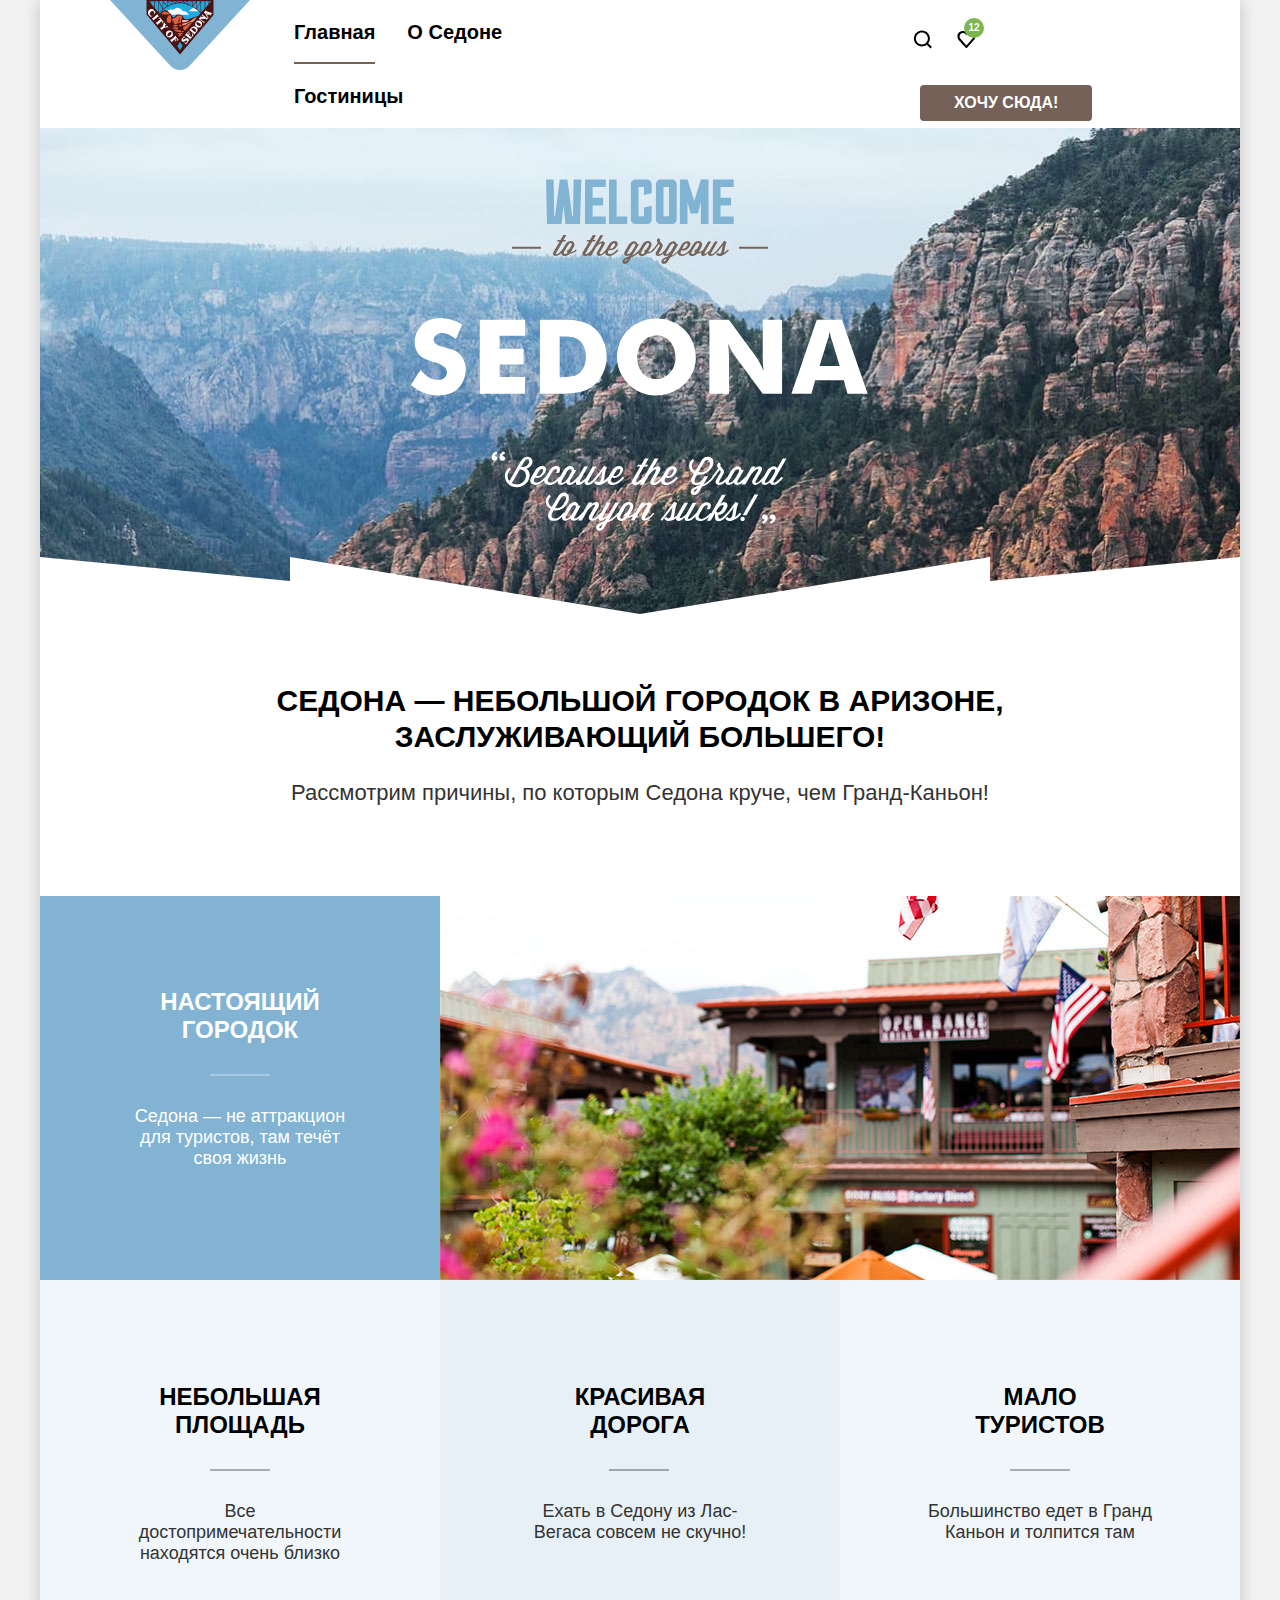
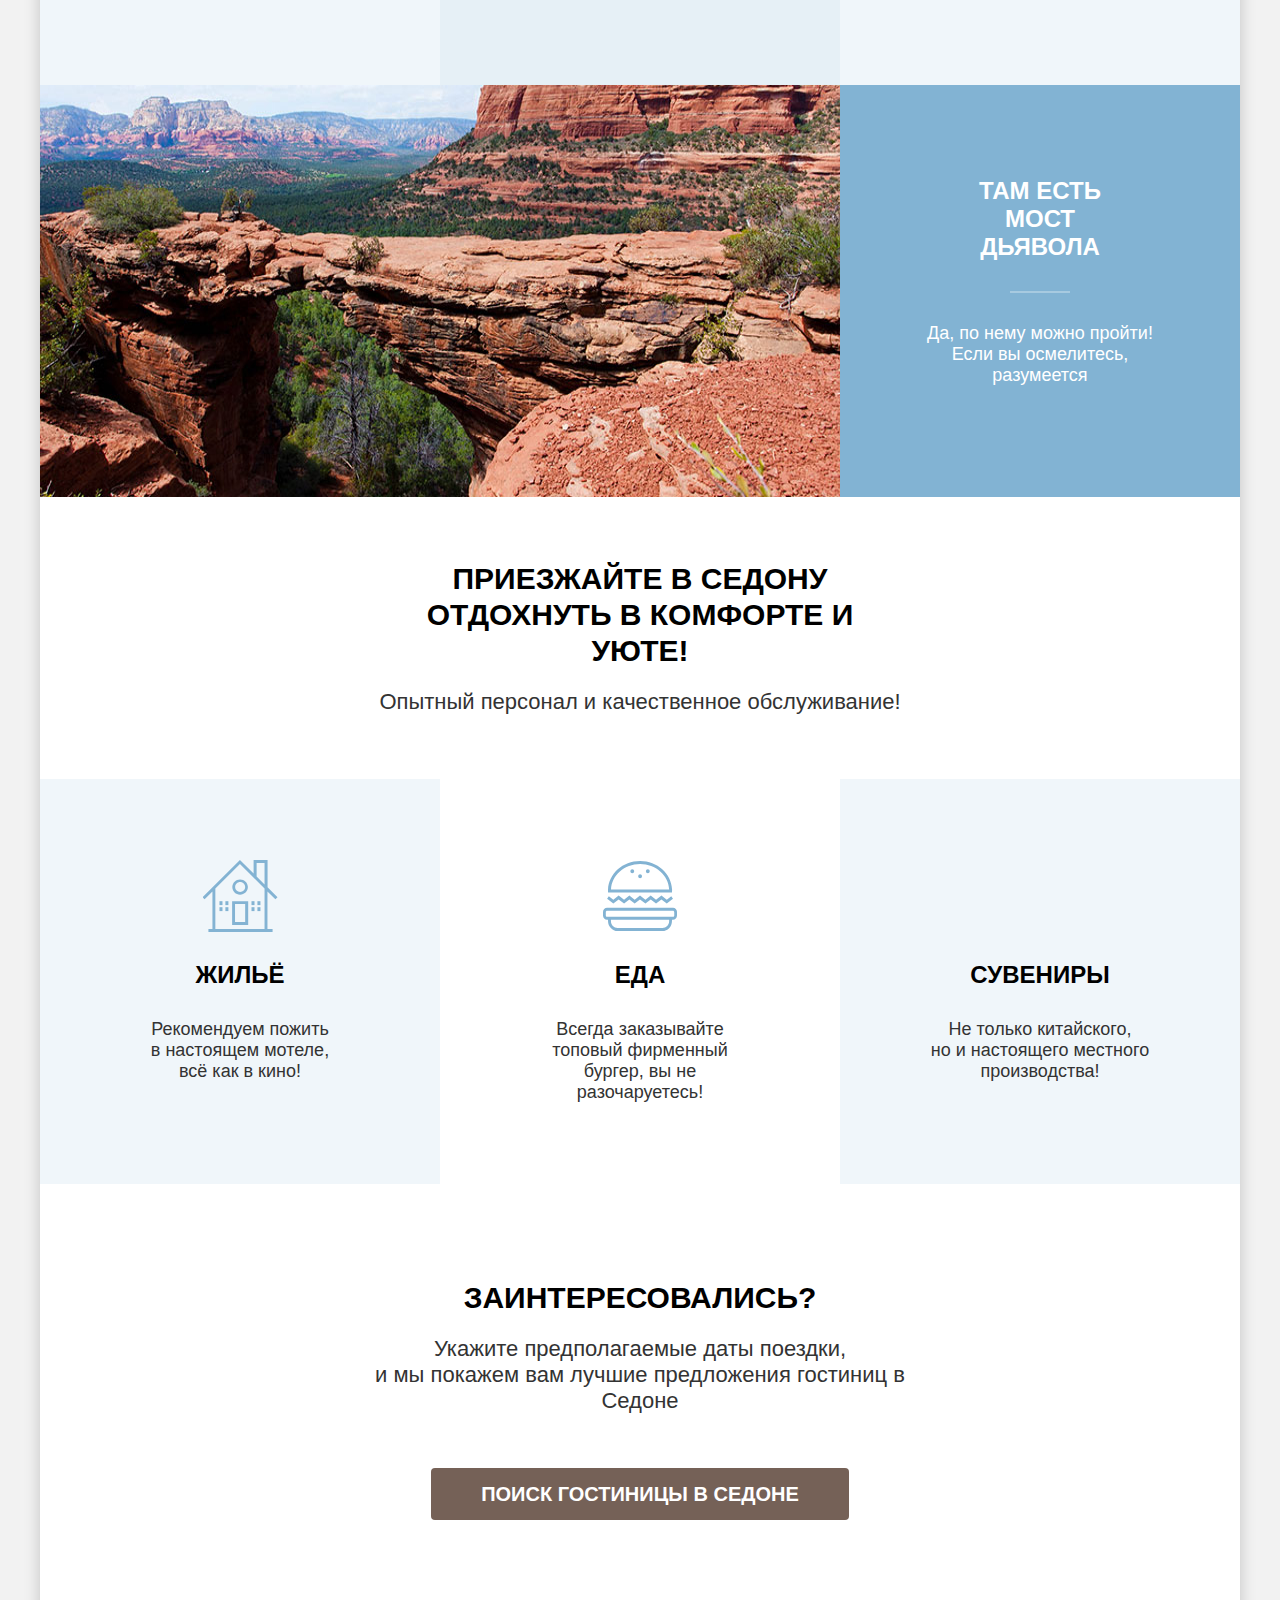
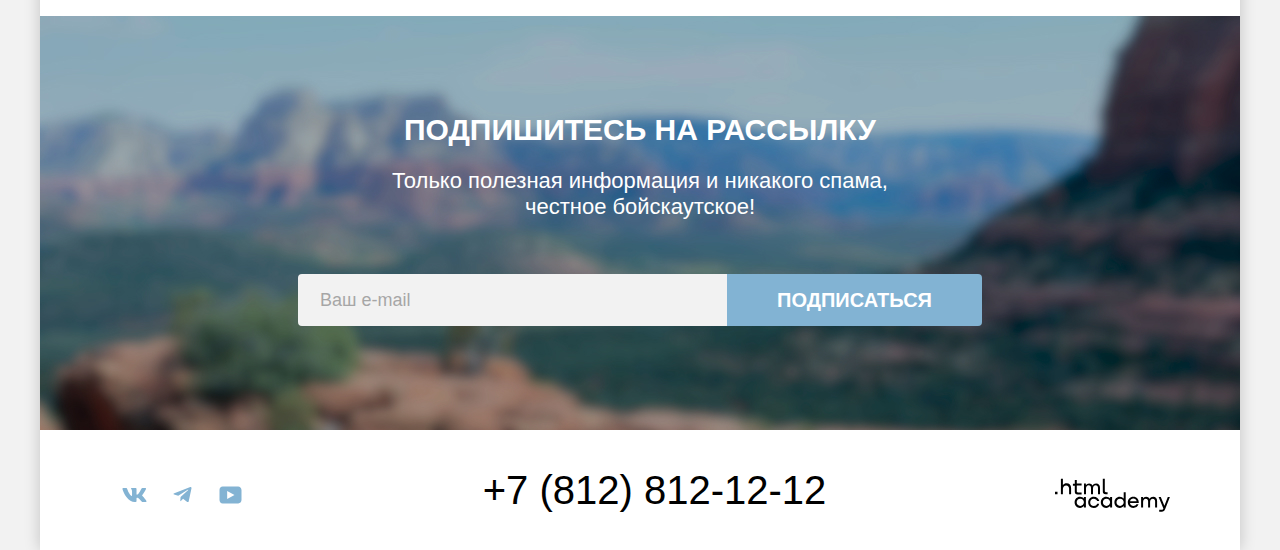
==== commit 89bc0846: "Правки для проверки" ====
--- a/index.html
+++ b/index.html
@@ -4,13 +4,13 @@
 <head>
   <meta charset="utf-8">
   <title>Седона: Зыков П.С</title>
-  <link rel="icon" type="image/png" sizes="32x32" href="images/logo/favicon.png">
+  <link rel="icon" href="favicon.ico">
   <link rel="stylesheet" href="style/style.css">
 </head>
 
 <body>
   <div class="container">
-    <header class="page-header">
+    <header class="page-header" data-test="header">
       <nav class="navigation">
         <a class="navigation__logo" href="#">
           <img class="navigation__image" src="images/logo/logo.svg" width="140" height="70" alt="Логотип г.Седона">
@@ -59,7 +59,7 @@
                 Избранное
               </span></a>
           </li>
-          <li class="navigation__item">
+          <li class="navigation__item" >
             <button class="navigation__button button button--brown" type="button">
               Хочу сюда!
             </button>
@@ -67,11 +67,11 @@
         </ul>
       </nav>
     </header>
-    <main class="main-container main-index">
+    <main class="main-container main-index" data-test="main">
       <h1 class="visually-hidden">
-        Гостиница "Седона"
+        Город Седона
       </h1>
-      <div class="main-container__image">
+      <div class="main-container__image" data-test="hero">
         <img class="main-index__image" src="./images/welcome.svg" width="458" height="352"
           alt="Добро пожаловать в гостиницу 'Седона'.">
       </div>
@@ -85,7 +85,7 @@
         <h2 class="visually-hidden">
           Преимущества
         </h2>
-        <ul class="advantages__list">
+        <ul class="advantages__list" data-test="advantages">
           <li class="advantages__item advantages__item--blue-1">
             <div class="advantages__info">
               <h3 class="advantages__title">
@@ -139,6 +139,10 @@
             </div>
           </li>
         </ul>
+        <div class="text-why-come-to-sedona">
+          <h2 class="welcome-to-sedona-title">Приезжайте в Седону отдохнуть в комфорте и уюте!</h2>
+          <p class="welcome-to-sedona-subtitle">Опытный персонал и качественное обслуживание!</p>
+        </div>
         <ul class="comfort">
           <li class="comfort__item comfort__item--home">
             <div class="comfort__wrapper comfort__wrapper--home">
@@ -172,7 +176,7 @@
           </li>
         </ul>
       </section>
-      <section class="search">
+      <section class="search" data-test="search">
         <h2 class="search__title">
           Заинтересовались?
         </h2>
@@ -185,8 +189,8 @@
         </button>
       </section>
     </main>
-    <footer class="page-footer">
-      <section class="footer-subscription footer-subscription--index">
+    <footer class="page-footer" data-test="footer">
+      <section class="footer-subscription footer-subscription--index" data-test="subscribe">
         <h2 class="footer-subscription__title">
           Подпишитесь на рассылку
         </h2>
@@ -254,7 +258,7 @@
         </section>
         <a class="site-link" href="https://htmlacademy.ru/">
           <svg class="site-link__icon" aria-hidden="true" focusable="false" xmlns="http://www.w3.org/2000/svg"
-            width="115" height="34" fill="none" viewBox="0 0 115 34">
+            width="115" height="34" fill="none" viewBox="0 0 115 34" role="img" aria-label="HTML академия">
             <path
               d="M0 13.723v2.6h2.5v-2.6H0ZM11.6 5.323c-1.6 0-2.8.7-3.6 1.7h-.1v-6.2h-2v15.5h2v-5.3c0-2.1 1.3-3.6 3.3-3.6 1.8 0 2.9 1.4 2.9 3.2v5.7h2v-6.1c.1-3-1.8-4.9-4.5-4.9ZM26.6 5.623h-4.8v-3.7h-2v3.8h-1.9v2h1.9v6c0 1.7 1 2.7 2.7 2.7h4.1v-2h-3.7c-.7 0-1.1-.4-1.1-1.1v-5.7h4.8v-2ZM41.1 5.423c-1.6 0-2.9.8-3.5 2.1h-.1c-.6-1.2-1.8-2.1-3.4-2.1-1.4 0-2.5.8-3.1 1.8h-.1v-1.6H29v10.6h2v-5.4c0-2 1-3.5 2.6-3.5 1.5 0 2.4 1 2.4 2.6v6.3h2v-5.6c0-2.4 1.4-3.3 2.6-3.3 1.5 0 2.4 1 2.4 2.6v6.3h2v-6.5c.1-2.5-1.4-4.3-3.9-4.3ZM47.8 13.523c0 1.7 1 2.7 2.8 2.7h2v-2h-1.7c-.7 0-1.1-.4-1.1-1.1V.823h-2v12.7ZM28.9 20.523c-.9-1.1-2.2-1.8-3.9-1.8-3.1 0-5.4 2.3-5.4 5.6s2.3 5.6 5.4 5.6c1.8 0 3-.8 3.8-1.9h.1v1.6h2v-10.6h-2v1.5Zm-3.6 7.4c-2.2 0-3.6-1.6-3.6-3.6s1.4-3.6 3.6-3.6 3.6 1.6 3.6 3.6c0 1.9-1.4 3.6-3.6 3.6ZM44.2 22.823c-.5-2.4-2.6-4.1-5.4-4.1-3.4 0-5.6 2.5-5.6 5.6 0 3.1 2.2 5.6 5.6 5.6 2.8 0 4.9-1.8 5.4-4.2h-2.1c-.4 1.3-1.7 2.3-3.3 2.3-2.2 0-3.6-1.6-3.6-3.6s1.4-3.6 3.6-3.6c1.6 0 2.8 1 3.3 2.2h2.1v-.2ZM55.1 20.523c-.9-1.1-2.2-1.8-3.9-1.8-3.1 0-5.4 2.3-5.4 5.6s2.3 5.6 5.4 5.6c1.8 0 3-.8 3.8-1.9h.1v1.6h2v-10.6h-2v1.5Zm-3.6 7.4c-2.2 0-3.6-1.6-3.6-3.6s1.4-3.6 3.6-3.6 3.6 1.6 3.6 3.6c0 1.9-1.5 3.6-3.6 3.6ZM68.7 20.623c-.9-1.1-2.2-1.9-3.9-1.9-3.1 0-5.4 2.3-5.4 5.6s2.2 5.6 5.4 5.6c1.7 0 3-.8 3.8-1.8h.1v1.5h2v-15.4h-2v6.4Zm-3.6 7.3c-2.2 0-3.6-1.6-3.6-3.6s1.4-3.6 3.6-3.6 3.6 1.6 3.6 3.6c-.1 2-1.5 3.6-3.6 3.6ZM78.3 18.723c-3.3 0-5.5 2.5-5.5 5.6 0 3 2.1 5.6 5.5 5.6 2.5 0 4.5-1.3 5.2-3.6h-2.1c-.5 1-1.6 1.6-3 1.6-1.9 0-3.3-1.3-3.4-2.9h8.8c.2-3.6-2-6.3-5.5-6.3Zm0 1.9c1.7 0 3 1 3.3 2.6h-6.5c.3-1.5 1.5-2.6 3.2-2.6ZM98.2 18.723c-1.6 0-2.9.8-3.6 2h-.1c-.6-1.2-1.8-2-3.4-2-1.4 0-2.5.7-3.1 1.8v-1.5h-1.9v10.6h2v-5.4c0-2 1-3.4 2.6-3.5 1.5 0 2.4 1 2.4 2.6v6.3h2v-5.6c0-2.4 1.4-3.3 2.6-3.3 1.5 0 2.4 1 2.4 2.6v6.3h2v-6.5c.1-2.6-1.4-4.4-3.9-4.4ZM109.4 27.823l-3.6-8.9h-2.2l4.8 11.6c-.3.9-.7 1.2-1.7 1.2h-2.5v2h2.5c1.8 0 2.8-.8 3.5-2.6l4.7-12.2h-2.1l-3.4 8.9Z" />
           </svg>
--- a/style/style.css
+++ b/style/style.css
@@ -183,10 +183,11 @@
   padding-top: 51px;
   padding-bottom: 78px;
   background-color: rgba(131, 179, 211, 0.2);
-  background-image: url("../images/index-background.jpg");
+  background-image: url("../images/index-welcome-to-sedona.svg"), url("../images/index-background.jpg");
   margin: 0 auto;
+  background-position: center bottom, center;
   background-repeat: no-repeat;
-  background-size: 100% auto;
+  background-size: 100% auto, cover;
 }
 
 .main-index__title {
@@ -593,6 +594,35 @@
 
 .breadcrumbs__icon {
   fill: #ffffff;
+}
+
+.text-why-come-to-sedona {
+  padding: 64px 0;
+}
+
+.welcome-to-sedona-title {
+  font-size: 30px;
+  font-weight: 700;
+  line-height: 36px;
+  text-align: center;
+  color: #000000;
+  text-decoration: none;
+  text-transform: uppercase;
+  width: 505px;
+  margin: 0 auto;
+  margin-bottom: 20px;
+}
+
+.welcome-to-sedona-subtitle {
+  font-size: 22px;
+  font-weight: 400;
+  line-height: 26px;
+  text-align: center;
+  color: #333333;
+  text-decoration: none;
+  text-transform: none;
+  padding: 0 100px;
+  margin: 0 auto;
 }
 
 .catalog-filter__group {
@@ -961,6 +991,21 @@
   border: none;
   border-radius: 5px;
   cursor: pointer;
+
+}
+
+.range__toggle:hover {
+  box-shadow: 0 4px 10px 0 rgba(0, 0, 0, 0.25);
+}
+
+.range__toggle:focus {
+  box-shadow: 0 4px 10px 0 rgba(0, 0, 0, 0.25);
+  outline: 3px solid #83b3d3;
+}
+
+.range__toggle:active {
+  box-shadow: 0 7px 15px 0 rgba(0, 0, 0, 0.4);
+  outline: 2px solid #83b3d3;
 }
 
 .toggle-min {
@@ -1285,22 +1330,6 @@
   border-radius: 0 4px 4px 0;
 }
 
-input[type="email"]::-moz-placeholder {
-  opacity: 0.6;
-}
-
-input[type="email"]::-webkit-input-placeholder {
-  opacity: 0.6;
-}
-
-input[type="email"]:-ms-input-placeholder {
-  opacity: 0.6;
-}
-
-input[type="email"]::-ms-input-placeholder {
-  opacity: 0.6;
-}
-
 input[type="email"]::placeholder {
   opacity: 0.6;
 }
@@ -1369,7 +1398,6 @@
   background-color: #ffffff;
   box-shadow: 0 25px 50px rgba(0, 0, 0, 0.15);
   border-radius: 30px;
-  width: 717px;
   box-sizing: border-box;
 }
 
@@ -1699,3 +1727,5 @@
   content: "";
   background-image: url("../images/icon/triangle.svg");
 }
+
+
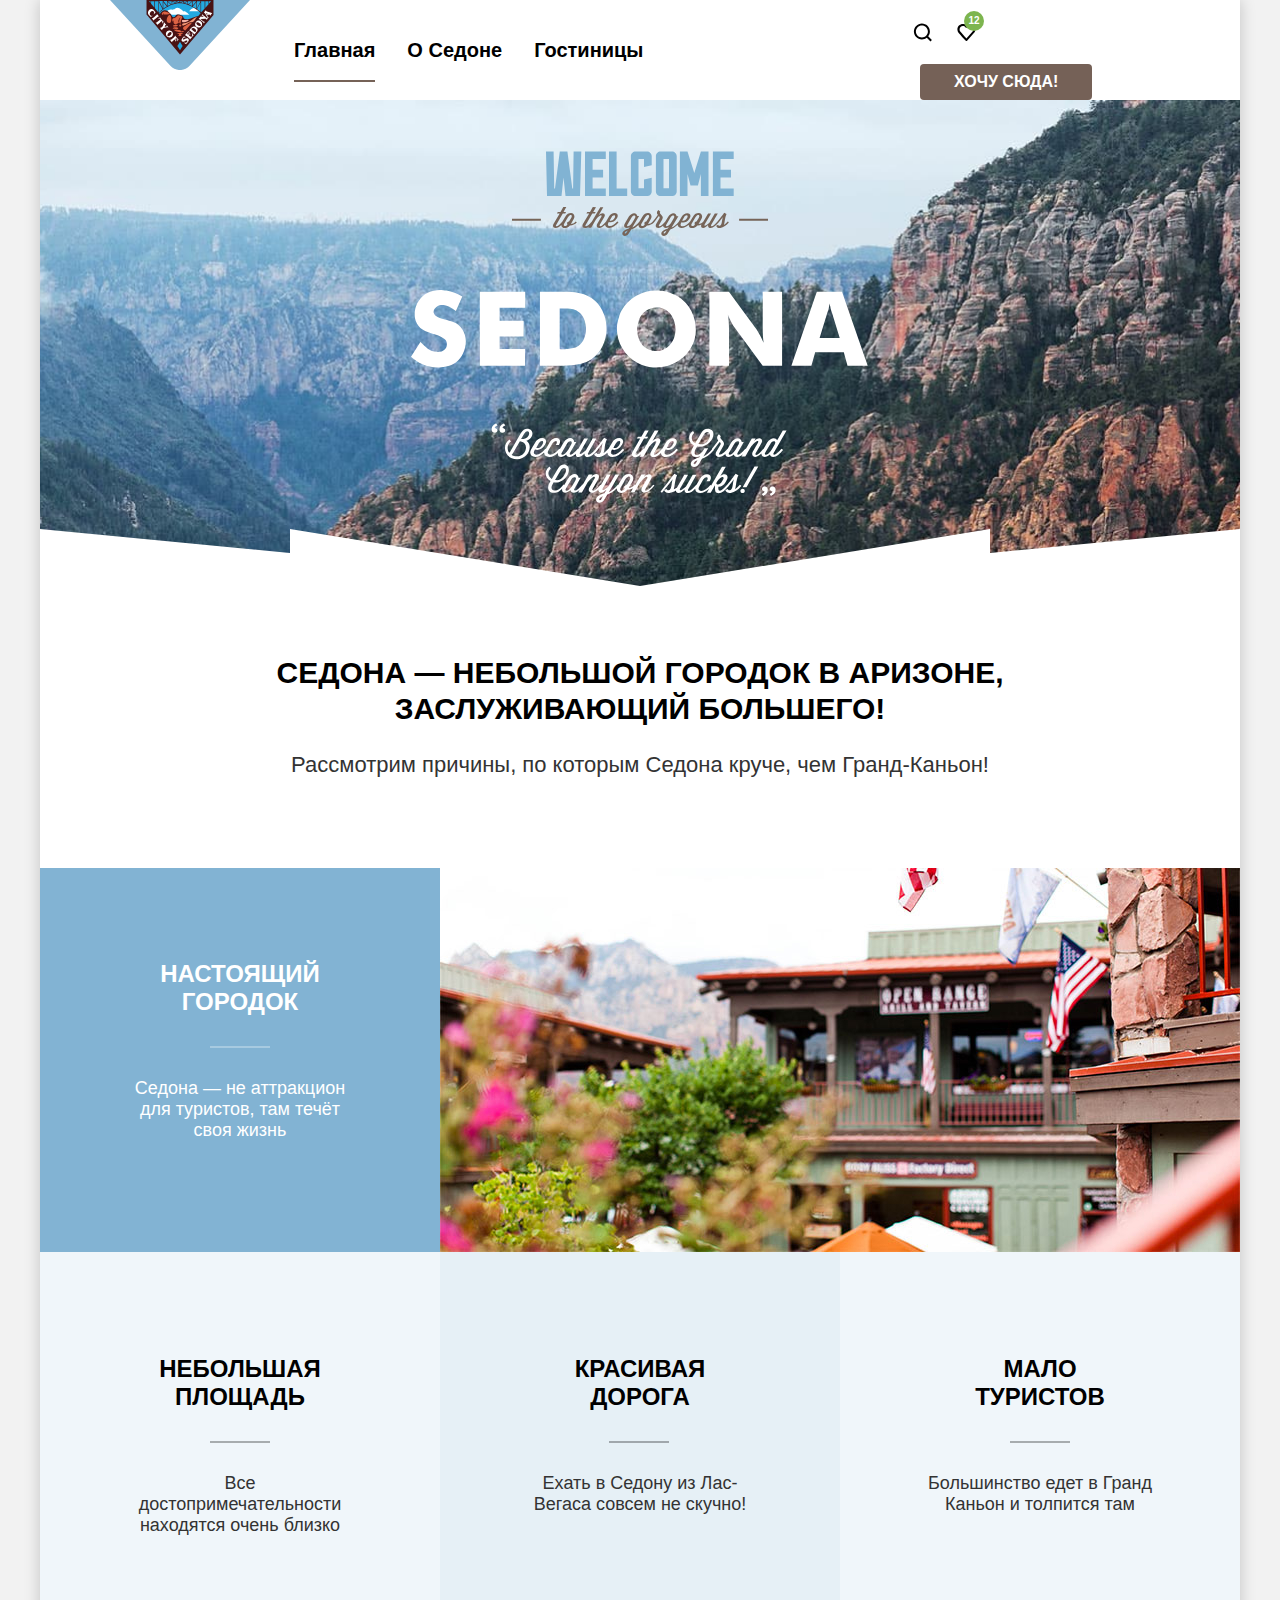
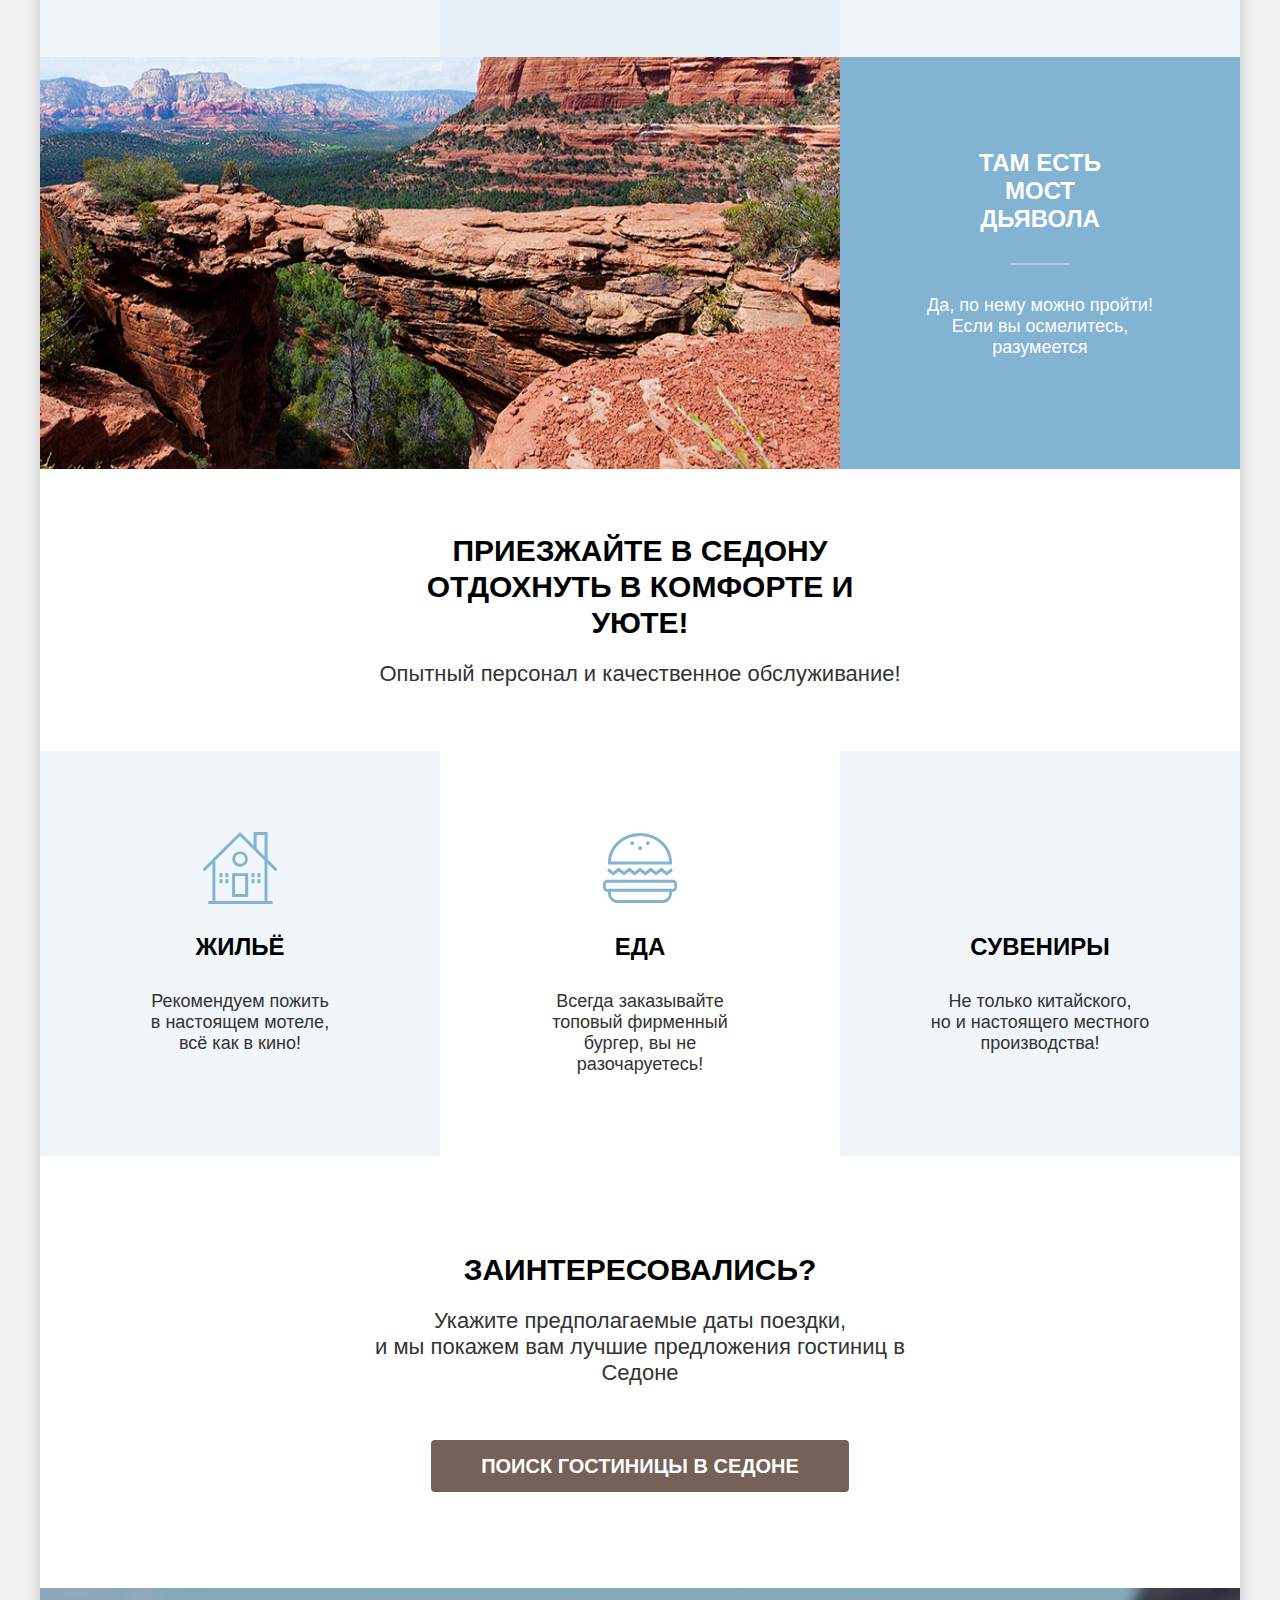
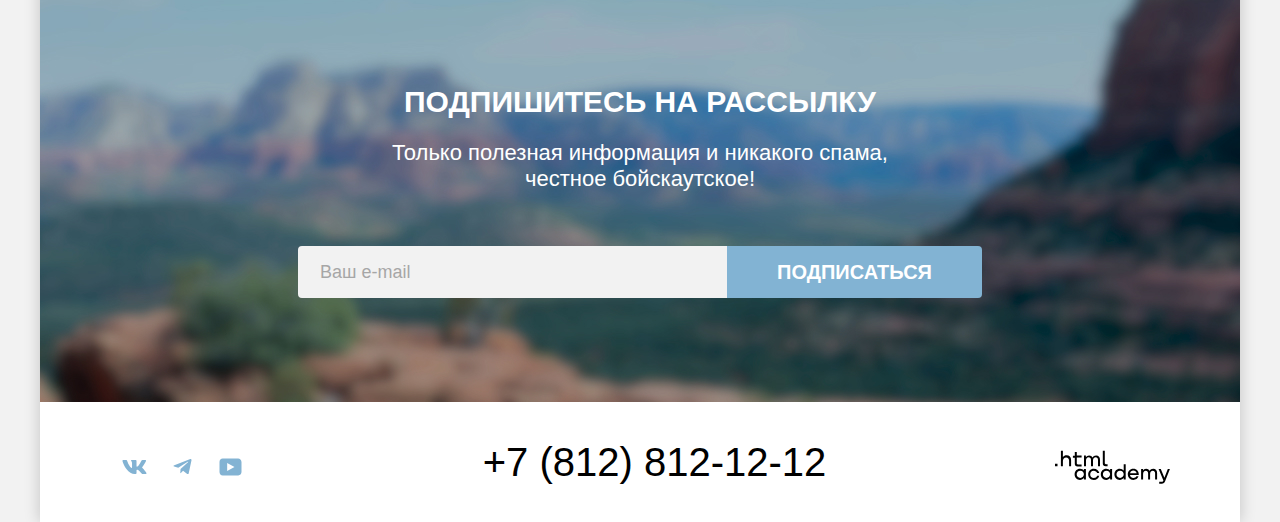
==== commit 314a7c50: "Переминовал Styles" ====
--- a/index.html
+++ b/index.html
@@ -4,8 +4,9 @@
 <head>
   <meta charset="utf-8">
   <title>Седона: Зыков П.С</title>
+  <link rel="icon" type="image/png" href="images/logo/favicon.png">
   <link rel="icon" href="favicon.ico">
-  <link rel="stylesheet" href="style/style.css">
+  <link rel="stylesheet" href="styles/style.css">
 </head>
 
 <body>
--- a/styles/style.css
+++ b/styles/style.css
@@ -0,0 +1,1730 @@
+@font-face {
+  font-family: "PT Sans";
+  font-style: normal;
+  font-weight: 400;
+  src: url("../fonts/ptsans-400.woff2") format("woff2");
+  font-display: swap;
+}
+
+@font-face {
+  font-family: "PT Sans";
+  font-style: normal;
+  font-weight: 700;
+  src: url("../fonts/ptsans-700.woff2") format("woff2");
+  font-display: swap;
+}
+
+html {
+  height: 100%;
+}
+
+body {
+  margin: 0;
+  padding: 0;
+  min-width: 1200px;
+  min-height: 100%;
+  font-family: "PT sans", sans-serif;
+  font-size: 18px;
+  line-height: 21px;
+  color: #000000;
+  background-color: #f2f2f2;
+}
+
+.visually-hidden {
+  position: absolute;
+  width: 1px;
+  height: 1px;
+  margin: -1px;
+  padding: 0;
+  border: 0;
+  white-space: nowrap;
+  clip-path: inset(100%);
+  clip: rect(0 0 0 0);
+  overflow: hidden;
+}
+
+.container {
+  display: flex;
+  flex-direction: column;
+  width: 1200px;
+  margin: 0 auto;
+  background: #ffffff;
+  box-shadow: 0 0 15px rgba(0, 0, 0, 0.2);
+}
+
+.page-header {
+  color: #000000;
+}
+
+.navigation {
+  position: relative;
+  display: flex;
+  justify-content: space-between;
+  padding: 0 70px;
+}
+
+.navigation__logo {
+  position: absolute;
+  top: 0;
+  left: 70px;
+  bottom: 0;
+  right: 0;
+  z-index: 1;
+  width: 140px;
+  height: 70px;
+}
+
+.navigation__list {
+  display: flex;
+  flex-wrap: wrap;
+  align-items: center;
+  max-width: 610px;
+  margin: 0;
+  margin-left: 168px;
+  padding: 0;
+  list-style-type: none;
+}
+
+.navigation__list--user {
+  max-width: 270px;
+  margin-left: auto;
+}
+
+.navigation__list--user .navigation__link {
+  min-width: 20px;
+  min-height: 20px;
+  padding: 22px 12px;
+}
+
+.navigation__link {
+  position: relative;
+  display: block;
+  padding: 20px 16px;
+  font-family: "PT Sans", sans-serif;
+  font-weight: 700;
+  font-size: 20px;
+  line-height: 24px;
+  color: inherit;
+  background-color: #ffffff;
+  text-decoration: none;
+  text-align: center;
+}
+
+.navigation__link--underline::before {
+  position: absolute;
+  bottom: 0;
+  right: 16px;
+  left: 16px;
+  height: 2px;
+  background-color: #756257;
+  content: "";
+}
+
+.navigation__link--top {
+  position: relative;
+}
+
+.navigation__list--user .navigation__item:last-child {
+  margin-left: 20px;
+}
+
+.navigation__count {
+  position: absolute;
+  display: flex;
+  align-items: center;
+  justify-content: center;
+  top: 11px;
+  right: 4px;
+  z-index: 2;
+  width: 20px;
+  height: 20px;
+  font-size: 10px;
+  line-height: 10px;
+  color: #ffffff;
+  background-color: #7db54f;
+  border-radius: 50%;
+  vertical-align: baseline;
+}
+
+.navigation__button {
+  display: inline-block;
+  padding: 8px 34px;
+  font-family: "PT Sans", sans-serif;
+  background: #756157;
+  font-weight: 700;
+  font-size: 16px;
+  line-height: 20px;
+  text-transform: uppercase;
+  color: #ffffff;
+  text-decoration: none;
+}
+
+.navigation-icon {
+  position: absolute;
+  top: 0;
+  right: 0;
+  bottom: 0;
+  left: 0;
+  z-index: 1;
+  margin: auto;
+}
+
+.main-container {
+  flex-grow: 1;
+}
+
+.main-index {
+  color: #000000;
+  background-color: #ffffff;
+  text-align: center;
+}
+
+.main-container__image {
+  padding-top: 51px;
+  padding-bottom: 78px;
+  background-color: rgba(131, 179, 211, 0.2);
+  background-image: url("../images/index-welcome-to-sedona.svg"), url("../images/index-background.jpg");
+  margin: 0 auto;
+  background-position: center bottom, center;
+  background-repeat: no-repeat;
+  background-size: 100% auto, cover;
+}
+
+.main-index__title {
+  margin-top: 69px;
+  padding: 0;
+  color: #000000;
+  background-color: #ffffff;
+  font-weight: 700;
+  font-size: 30px;
+  line-height: 36px;
+  text-transform: uppercase;
+}
+
+.main-index__description {
+  margin-top: 25px;
+  margin-bottom: 90px;
+  padding: 0;
+  font-weight: 400;
+  font-size: 22px;
+  line-height: 26px;
+  color: #333333;
+}
+
+.advantages__list {
+  display: flex;
+  margin: 0;
+  padding: 0;
+  flex-wrap: wrap;
+  list-style-type: none;
+}
+
+.advantages__item {
+  background: rgba(131, 179, 211, 0.2);
+  width: 400px;
+}
+
+.advantages__info {
+  padding: 103px 85px 121px;
+}
+
+.advantages__item--blue-1 .advantages__info {
+  padding: 92px 85px 111px;
+}
+
+.advantages__item--blue-3 .advantages__info {
+  padding: 103px 84px 121px;
+}
+
+.advantages__title {
+  position: relative;
+  margin: 0;
+  margin-bottom: 62px;
+  padding: 0 27px;
+  font-weight: 700;
+  font-size: 24px;
+  line-height: 28px;
+  text-transform: uppercase;
+  text-align: center;
+}
+
+.advantages__title::before {
+  position: absolute;
+  bottom: -32px;
+  left: 85px;
+  width: 60px;
+  height: 2px;
+  background-color: rgba(0, 0, 0, 0.3);
+  content: "";
+}
+
+.advantages__image {
+  display: block;
+  height: 100%;
+}
+
+.advantages__item--blue-1 .advantages__title::before {
+  background: rgba(255, 255, 255, 0.3);
+}
+
+.advantages__description {
+  margin: 0;
+  font-weight: 400;
+  font-size: 18px;
+  line-height: 21px;
+  color: #333333;
+}
+
+.advantages__item--blue-1 {
+  display: flex;
+  padding: 0;
+  width: 100%;
+  color: #ffffff;
+  background: #82b3d3;
+}
+
+.advantages__item--blue-1 .advantages__description {
+  color: #ffffff;
+}
+
+.advantages__item--blue-2 {
+  background: rgba(131, 179, 211, 0.12);
+}
+
+.comfort {
+  display: flex;
+  margin: 0;
+  padding: 0;
+  flex-wrap: wrap;
+  list-style-type: none;
+}
+
+.comfort__item {
+  width: 400px;
+}
+
+.comfort__item--home,
+.comfort__item--present {
+  background: rgba(131, 179, 211, 0.12);
+}
+
+.comfort__wrapper {
+  position: relative;
+  padding: 80px 85px 81px;
+}
+
+.comfort__wrapper--home::before {
+  position: absolute;
+  top: 80px;
+  left: 50%;
+  width: 75px;
+  height: 74px;
+  content: "";
+  transform: translateX(-50%);
+  background: url("../images/icon/house.svg") no-repeat center;
+}
+
+.comfort__wrapper--food::before {
+  position: absolute;
+  top: 80px;
+  left: 50%;
+  width: 74px;
+  height: 74px;
+  content: "";
+  transform: translateX(-50%);
+  background: url("../images/icon/food.svg") no-repeat center;
+}
+
+.comfort__wrapper--present::before {
+  position: absolute;
+  top: 78px;
+  left: 50%;
+  width: 64px;
+  height: 76px;
+  content: "";
+  transform: translateX(-50%);
+  background: url("../images/icon/present.svg") no-repeat center;
+}
+
+.comfort__title {
+  margin: 0;
+  margin-top: 102px;
+  font-weight: 700;
+  font-size: 24px;
+  line-height: 28px;
+  text-transform: uppercase;
+}
+
+.comfort__description {
+  margin: 0;
+  margin-top: 30px;
+  color: #333333;
+}
+
+.search {
+  padding: 96px 304px;
+}
+
+.search__title {
+  margin: 0;
+  margin-bottom: 20px;
+  font-weight: 700;
+  font-size: 30px;
+  line-height: 36px;
+  text-transform: uppercase;
+}
+
+.search___description {
+  margin: 0;
+  margin-bottom: 54px;
+  font-weight: 400;
+  font-size: 22px;
+  line-height: 26px;
+  color: #333333;
+}
+
+.social__button {
+  display: flex;
+  align-items: center;
+  justify-content: center;
+  width: 48px;
+  height: 40px;
+  list-style-type: none;
+}
+
+.social__icon {
+  fill: #83b3d3;
+}
+
+.social__button:hover .social__icon {
+  fill: #68a2ca;
+}
+
+.social__button:focus .social__icon {
+  fill: #68a2ca;
+}
+
+.social__button:focus-visible {
+  outline: none;
+}
+
+.social__button:active .social__icon {
+  fill: rgba(104, 162, 202, 0.3);
+}
+
+.footer-subscription__title {
+  margin: 0;
+  margin-bottom: 20px;
+  font-weight: 700;
+  font-size: 30px;
+  line-height: 36px;
+  text-transform: uppercase;
+  color: #ffffff;
+}
+
+.footer-subscription__description {
+  margin: 0;
+  margin-bottom: 54px;
+  font-weight: 400;
+  font-size: 22px;
+  line-height: 26px;
+  color: #ffffff;
+}
+
+.form {
+  display: flex;
+  align-items: center;
+}
+
+.form__field {
+  display: flex;
+  width: 100%;
+  padding: 12px 20px;
+  font-family: "PT Sans", sans-serif;
+  font-size: 18px;
+  font-weight: 400;
+  line-height: 24px;
+  background: #f2f2f2;
+  border: 2px solid #f2f2f2;
+  border-radius: 4px 0 0 4px;
+}
+
+
+.contacts__phone {
+  font-family: "PT Sans", sans-serif;
+  font-weight: 400;
+  font-size: 40px;
+  line-height: 40px;
+  text-transform: uppercase;
+  color: inherit;
+  text-decoration: none;
+  display: flex;
+  justify-content: center;
+  max-width: 360px;
+  height: 50px;
+}
+
+
+.contacts__site-link {
+  display: flex;
+  align-items: center;
+  justify-content: center;
+  width: 115px;
+  height: 33px;
+}
+
+.site-link:focus-visible {
+  outline: none;
+}
+
+.site-link__icon {
+  fill: #000000;
+}
+
+.site-link:hover .site-link__icon {
+  fill: #756157;
+}
+
+.site-link:focus .site-link__icon {
+  fill: #756157;
+}
+
+.site-link:active .site-link__icon {
+  fill: rgba(117, 97, 87, 0.3);
+}
+
+.site-link:focus {
+  outline: none;
+}
+
+.main-inner {
+  color: #000000;
+  background-color: #ffffff;
+}
+
+.catalog-container {
+  padding: 35px 70px 70px;
+  background-image: url("../images/catalog-background.jpg");
+  background-size: cover;
+  background-repeat: no-repeat;
+  background-color: #82d3d3;
+}
+
+.catalog-filter {
+  display: flex;
+}
+
+.inner-header__title {
+  margin: 0;
+  margin-bottom: 8px;
+  font-weight: 700;
+  font-size: 60px;
+  line-height: 78px;
+  color: #ffffff;
+}
+
+.breadcrumbs {
+  display: flex;
+  align-items: center;
+  margin: 0;
+  margin-bottom: 40px;
+  padding: 0;
+  flex-wrap: wrap;
+}
+
+.breadcrumbs__item {
+  position: relative;
+  list-style-type: none;
+  margin-right: 28px;
+}
+
+.breadcrumbs__item:not(:last-child)::after {
+  position: absolute;
+  bottom: 5px;
+  left: 24px;
+  width: 7px;
+  height: 10px;
+  content: "";
+  background-image: url("../images/icon/breadcrumbs.svg");
+  background-repeat: no-repeat;
+  background-size: 100% auto;
+}
+
+.breadcrumbs__link {
+  position: relative;
+  display: block;
+  min-width: 13px;
+  min-height: 15px;
+  font-weight: 400;
+  font-size: 16px;
+  line-height: 21px;
+  color: #ffffff;
+  text-decoration: none;
+}
+
+.breadcrumbs__link:hover {
+  color: rgba(255, 255, 255, 0.6);
+}
+
+.breadcrumbs__link:hover .breadcrumbs__icon {
+  fill: rgba(255, 255, 255, 0.6);
+}
+
+.breadcrumbs__link:focus-visible {
+  color: rgba(255, 255, 255, 0.6);
+  outline: none;
+}
+
+.breadcrumbs__link:focus-visible .breadcrumbs__icon {
+  fill: rgba(255, 255, 255, 0.6);
+}
+
+.breadcrumbs__link:active {
+  color: rgba(255, 255, 255, 0.3);
+}
+
+.breadcrumbs__link:focus {
+  color: rgba(255, 255, 255, 0.6);
+  outline: none;
+}
+
+.breadcrumbs__link:focus .breadcrumbs__icon {
+  fill: rgba(255, 255, 255, 0.6);
+}
+
+.breadcrumbs__icon {
+  fill: #ffffff;
+}
+
+.text-why-come-to-sedona {
+  padding: 64px 0;
+}
+
+.welcome-to-sedona-title {
+  font-size: 30px;
+  font-weight: 700;
+  line-height: 36px;
+  text-align: center;
+  color: #000000;
+  text-decoration: none;
+  text-transform: uppercase;
+  width: 505px;
+  margin: 0 auto;
+  margin-bottom: 20px;
+}
+
+.welcome-to-sedona-subtitle {
+  font-size: 22px;
+  font-weight: 400;
+  line-height: 26px;
+  text-align: center;
+  color: #333333;
+  text-decoration: none;
+  text-transform: none;
+  padding: 0 100px;
+  margin: 0 auto;
+}
+
+.catalog-filter__group {
+  margin: 0;
+  padding: 0;
+  border: none;
+}
+
+.catalog-filter__item:not(:last-child) {
+  margin-bottom: 16px;
+}
+
+.catalog-filter__list {
+  margin: 0;
+  padding: 0;
+  list-style: none;
+}
+
+.catalog-filter__title {
+  margin-bottom: 32px;
+  padding: 0;
+  font-weight: 700;
+  font-size: 20px;
+  line-height: 24px;
+  color: #ffffff;
+}
+
+.control {
+  position: relative;
+  display: block;
+  padding-left: 36px;
+  font-weight: 400;
+  font-size: 18px;
+  line-height: 23px;
+  color: #ffffff;
+  cursor: pointer;
+}
+
+.control__check {
+  position: absolute;
+  top: 2px;
+  left: 0;
+  width: 20px;
+  height: 20px;
+  background-color: #ffffff;
+  border-radius: 4px;
+}
+
+.control__radio {
+  position: absolute;
+  top: 2px;
+  left: 0;
+  width: 20px;
+  height: 20px;
+  background-color: #ffffff;
+  border-radius: 50%;
+}
+
+.control:hover .control__check,
+.control:hover .control__label,
+.control:hover .control__radio {
+  opacity: 0.6;
+}
+
+.control__input[type="checkbox"]:checked + .control__check::before {
+  position: absolute;
+  width: 20px;
+  height: 20px;
+  background-image: url("../images/icon/checkbox.svg");
+  background-repeat: no-repeat;
+  content: "";
+}
+
+.control__input[type="radio"]:checked + .control__radio::before {
+  position: absolute;
+  top: 5px;
+  left: 5px;
+  width: 10px;
+  height: 10px;
+  background-color: #3f5e72;
+  border-radius: 50%;
+  content: "";
+}
+
+.control__input[type="checkbox"]:focus-visible + .control__check,
+.control__input[type="radio"]:focus-visible + .control__radio {
+  outline: 3px solid #83b3d3;
+}
+
+.control__input[type="radio"] + .control__radio:hover {
+  background-color: rgba(255, 255, 255, 0.6);
+  cursor: pointer;
+}
+
+.control__input[type="checkbox"] + .control__radio:active {
+  background-color: rgba(255, 255, 255, 0.3);
+}
+
+.control__input[type="checkbox"]:focus + .check,
+.control__input[type="radio"]:focus + .control__radio {
+  outline: 3px solid #83b3d3;
+}
+
+.catalog-filter__group--infrastructure {
+  margin-right: 70px;
+}
+
+.catalog-filter__group--house {
+  margin-right: 151px;
+}
+
+.catalog-filter__group--price {
+  margin-right: 70px;
+}
+
+.catalog-filter__button {
+  align-self: end;
+}
+
+.catalog-filter__button .button {
+  width: 100%;
+}
+
+.catalog-form__filter-button .button:first-child {
+  margin-bottom: 32px;
+}
+
+.catalog-filter__button-apply {
+  margin-top: 56px;
+  padding: 8px 50px;
+  font-family: "PT Sans", sans-serif;
+  background: #82b3d3;
+  font-weight: 700;
+  font-size: 16px;
+  line-height: 20px;
+  color: #ffffff;
+  text-transform: uppercase;
+}
+
+.catalog-filter__button-reset {
+  margin-top: 32px;
+  padding: 8px 50px;
+  font-family: "PT Sans", sans-serif;
+  font-weight: 700;
+  font-size: 16px;
+  line-height: 20px;
+  text-transform: uppercase;
+  color: #ffffff;
+  background: transparent;
+}
+
+.catalog-hotels {
+  padding: 50px 70px 60px;
+  color: #000000;
+  background-color: #ffffff;
+}
+
+.hotels-container {
+  display: flex;
+  align-items: center;
+  margin-bottom: 40px;
+}
+
+.catalog-hotels__number {
+  margin: 0;
+  margin-right: 200px;
+  font-weight: 700;
+  font-size: 30px;
+  line-height: 36px;
+  color: #000000;
+  text-transform: uppercase;
+}
+
+.select-control {
+  padding: 12px 32px 12px 19px;
+  margin-right: auto;
+  width: 292px;
+  font-family: "PT Sans", sans-serif;
+  font-weight: 400;
+  font-size: 18px;
+  line-height: 21px;
+  color: #333333;
+  border: 2px solid #e5e5e5;
+  border-radius: 4px;
+  background-image: url("../images/icon/arrow.svg");
+  background-repeat: no-repeat;
+  background-position: right 17px center;
+  appearance: none;
+}
+
+.buttons-list {
+  display: flex;
+  margin: 0;
+  padding: 0;
+  list-style-type: none;
+}
+
+.buttons-list__button {
+  display: flex;
+  justify-content: center;
+  align-items: center;
+  min-width: 48px;
+  min-height: 48px;
+  border: 2px solid #e5e5e5;
+  border-radius: 4px;
+  box-sizing: border-box;
+}
+
+.buttons-list__button--mark {
+  border: 2px solid #000000;
+}
+
+.buttons-list__item:not(:last-child) {
+  margin-right: 8px;
+}
+
+.buttons-list__button:hover {
+  border: 2px solid #000000;
+}
+
+.buttons-list__button:focus-visible {
+  border: none;
+  outline: 2px solid #68a2ca;
+  outline-offset: -2px;
+}
+
+.buttons-list__button:active {
+  border: 2px solid #000000;
+}
+
+.buttons-list__button:focus {
+  outline: 2px solid #68a2ca;
+  outline-offset: -2px;
+}
+
+.hotel-list {
+  display: grid;
+  grid-template-columns: repeat(3, 340px);
+  margin: 0;
+  margin-bottom: 40px;
+  gap: 20px;
+  padding: 0;
+  padding-bottom: 39px;
+  border-bottom: 1px solid #e6e6e6;
+}
+
+.card {
+  display: flex;
+  flex-direction: column;
+  box-sizing: border-box;
+  width: 340px;
+  padding: 19px;
+  list-style-type: none;
+  border: 1px solid #e6e6e6;
+  border-radius: 4px;
+}
+
+.hotel-card__link {
+  display: flex;
+  flex-direction: column;
+  color: #000000;
+  text-decoration: none;
+}
+
+.hotel-card__image {
+  display: block;
+  order: -1;
+  height: auto;
+  margin-bottom: 16px;
+  width: 100%;
+  object-fit: cover;
+}
+
+.hotel-card__title {
+  margin: 0;
+  margin-bottom: 16px;
+  font-weight: 700;
+  font-size: 24px;
+  line-height: 28px;
+}
+
+.hotel-card__wrapper {
+  display: grid;
+  grid-template-columns: repeat(2, 140px);
+  box-sizing: border-box;
+  gap: 16px 20px;
+}
+
+.hotel-card__detail {
+  padding: 8px 0;
+}
+
+.hotel-card__type {
+  font-weight: 400;
+  font-size: 18px;
+  line-height: 21px;
+  color: #333333;
+}
+
+.hotel-card__price {
+  font-weight: 400;
+  font-size: 18px;
+  line-height: 21px;
+  color: #333333;
+  text-align: right;
+}
+
+.hotel-card__rating {
+  padding: 9px 22px 8px;
+  font-weight: 400;
+  font-size: 16px;
+  line-height: 20px;
+  text-align: center;
+  text-transform: uppercase;
+  color: #333333;
+  background: #f2f2f2;
+  border-radius: 4px;
+}
+
+.hotel-card__stars {
+  display: flex;
+  align-items: center;
+}
+
+.hotel-card__star {
+  display: inline-block;
+  width: 18px;
+  height: 17px;
+  margin-right: 6px;
+}
+
+.hotel-card__star--active {
+  background-image: url("../images/icon/star.svg");
+}
+
+.range__input {
+  display: flex;
+  font-size: 0;
+}
+
+.range__label {
+  position: relative;
+}
+
+.range__scale {
+  position: relative;
+  height: 4px;
+  margin-top: 44px;
+  margin-bottom: 8px;
+  background-color: rgba(255, 255, 255, 0.3);
+}
+
+.range__bar {
+  position: absolute;
+  left: 0;
+  width: 226px;
+  height: 4px;
+  background-color: #ffffff;
+}
+
+.range__toggle {
+  position: absolute;
+  width: 20px;
+  height: 20px;
+  background: #ffffff;
+  border: none;
+  border-radius: 5px;
+  cursor: pointer;
+}
+
+.range__toggle:hover {
+  box-shadow: 0 4px 10px 0 rgba(0, 0, 0, 0.25);
+}
+
+.range__toggle:focus {
+  box-shadow: 0 4px 10px 0 rgba(0, 0, 0, 0.25);
+  outline: 3px solid #83b3d3;
+}
+
+.range__toggle:active {
+  box-shadow: 0 7px 15px 0 rgba(0, 0, 0, 0.4);
+  outline: 2px solid #83b3d3;
+}
+
+.toggle-min {
+  top: -8px;
+  left: 0;
+}
+
+.toggle-max {
+  top: -8px;
+  left: 207px;
+}
+
+.range__min {
+  position: absolute;
+  top: 13px;
+  right: 20px;
+  bottom: 14px;
+  font-size: 18px;
+  line-height: 24px;
+  font-weight: 400;
+  color: #000000;
+  opacity: 0.3;
+}
+
+.range__max {
+  position: absolute;
+  top: 13px;
+  right: 20px;
+  bottom: 14px;
+  font-size: 18px;
+  line-height: 24px;
+  font-weight: 400;
+  color: #000000;
+  opacity: 0.3;
+}
+
+.range__price {
+  display: block;
+  width: 143px;
+  padding: 11px 8px 9px;
+  font-family: "PT Sans", sans-serif;
+  font-size: 18px;
+  font-weight: 700;
+  line-height: 24px;
+  text-indent: 10px;
+  background: #f2f2f2;
+  border: 2px solid #ffffff;
+  border-radius: 4px 0 0 4px;
+  box-sizing: border-box;
+  cursor: pointer;
+}
+
+.range__label:not(:last-child) {
+  margin-right: 2px;
+}
+
+.range__price:hover {
+  background: #e6e6e6;
+  border-color: #e6e6e6;
+}
+
+.range__price:focus-visible {
+  background: #e6e6e6;
+  border-color: #e6e6e6;
+  outline: 3px solid #83b3d3;
+}
+
+.range__price:active {
+  border: 2px solid #000000;
+  outline: none;
+}
+
+.range__price::-webkit-outer-spin-button,
+.range__price::-webkit-inner-spin-button {
+  -webkit-appearance: none;
+  margin: 0;
+}
+
+.max {
+  border-radius: 0 4px 4px 0;
+}
+
+.max:focus {
+  border-radius: 0 4px 4px 0;
+}
+
+.button {
+  font-family: "PT Sans", sans-serif;
+  font-weight: 700;
+  font-size: 16px;
+  line-height: 20px;
+  text-transform: uppercase;
+  color: #ffffff;
+  background-color: #000000;
+  text-decoration: none;
+  text-align: center;
+  border: none;
+  border-radius: 4px;
+  cursor: pointer;
+}
+
+.search__button {
+  padding: 8px 50px;
+  font-family: "PT Sans", sans-serif;
+  font-weight: 700;
+  font-size: 20px;
+  line-height: 36px;
+  color: #ffffff;
+  text-transform: uppercase;
+  background: #756157;
+  text-decoration: none;
+  text-align: center;
+}
+
+.button:active {
+  color: rgba(255, 255, 255, 0.3);
+}
+
+.button:focus-visible {
+  outline: none;
+}
+
+.button:disabled {
+  background: #e5e5e5;
+}
+
+.button--brown {
+  display: inline-block;
+  background: #756157;
+}
+
+.button--brown:hover {
+  background: #615048;
+}
+
+.button--brown:focus {
+  background: #615048;
+}
+
+.button--blue {
+  background: #82b3d3;
+}
+
+.button--blue:hover {
+  background-color: #68a2ca;
+}
+
+.button--blue:focus {
+  background-color: #68a2ca;
+}
+
+.button--green {
+  background: #7db54f;
+}
+
+.button--green:hover {
+  background-color: #6c9e42;
+}
+
+.button--green:focus {
+  background-color: #6c9e42;
+}
+
+.button--transparent {
+  background-color: transparent;
+  box-sizing: border-box;
+}
+
+.button--transparent:hover {
+  opacity: 0.6;
+}
+
+.button--transparent:focus-visible {
+  outline: 3px solid #83b3d3;
+  outline-offset: -3px;
+  border-radius: 4px;
+}
+
+.button--transparent:disabled {
+  background-color: transparent;
+  opacity: 0.1;
+}
+
+.button--transparent:focus {
+  outline: 3px solid #83b3d3;
+  outline-offset: -3px;
+  border-radius: 4px;
+}
+
+.pagination {
+  display: flex;
+  flex-wrap: wrap;
+  background-color: #ffffff;
+  padding: 0;
+  margin: 0;
+  font-size: 20px;
+  line-height: 36px;
+  font-weight: 700;
+}
+
+.pagination__link {
+  display: block;
+  width: 60px;
+  min-height: 60px;
+  max-width: 160px;
+  padding: 11px 24px;
+  box-sizing: border-box;
+  background: #82b3d3;
+  font-weight: 700;
+  font-size: 20px;
+  line-height: 36px;
+  text-align: center;
+  text-transform: uppercase;
+  color: #ffffff;
+  text-decoration: none;
+  border-radius: 4px;
+}
+
+.pagination__item {
+  display: flex;
+  align-items: center;
+  justify-content: center;
+  list-style-type: none;
+}
+
+.pagination__item:not(:last-child) {
+  margin-right: 8px;
+}
+
+.pagination__item:last-child .pagination__link {
+  padding: 11px 18px;
+}
+
+.pagination__link--current {
+  background: #f2f2f2;
+  color: #000000;
+}
+
+.pagination__link--all {
+  background: #ffffff;
+  color: #000000;
+  padding: 11px 23px;
+}
+
+.pagination__link:not(.pagination__link--current):not(.pagination__link--transparent):hover {
+  background: #68a2ca;
+}
+
+.pagination__link:not(.pagination__link--current):not(.pagination__link--transparent):focus-visible {
+  background: #68a2ca;
+  outline: none;
+}
+
+.pagination__link--current:focus-visible,
+.pagination__link--transparent:focus-visible {
+  outline: none;
+}
+
+.pagination__link:not(.pagination__link--current):not(.pagination__link--transparent):active {
+  color: rgba(255, 255, 255, 0.3);
+}
+
+.pagination__link:not(.pagination__link--current):not(.pagination__link--transparent):focus {
+  outline: none;
+}
+
+.page-footer {
+  color: #000000;
+  background-color: #ffffff;
+  text-align: center;
+}
+
+.footer-container {
+  display: flex;
+  justify-content: space-between;
+  padding: 40px 70px 30px;
+  align-items: center;
+}
+
+
+.footer-subscription {
+  padding: 96px 258px 104px;
+  color: #ffffff;
+  text-align: center;
+}
+
+.footer-subscription--index {
+  background-color: rgba(131, 179, 211, 0.7);
+  background-image: url("../images/footer-background.jpg");
+  background-repeat: no-repeat;
+  background-size: cover;
+}
+
+
+.footer-subscription--individ {
+  color: #000000;
+  background-color: #ffffff;
+}
+
+.footer-subscription--individ .footer-subscription__description {
+  color: #333333;
+}
+
+.footer-subscription--individ .footer-subscription__title {
+  color: #000000;
+}
+
+
+.form__field:hover {
+  background: #e6e6e6;
+}
+
+.form__button {
+  padding: 8px 50px;
+  font-family: "PT Sans", sans-serif;
+  background: #82b3d3;
+  font-weight: 700;
+  font-size: 20px;
+  line-height: 36px;
+  text-transform: uppercase;
+  color: #ffffff;
+  border-radius: 0 4px 4px 0;
+}
+
+input[type="email"]::placeholder {
+  opacity: 0.6;
+}
+
+.social__list {
+  display: flex;
+  flex-wrap: wrap;
+  max-width: 240px;
+  margin: 0;
+  padding: 0;
+  list-style-type: none;
+}
+
+
+.social__button:focus {
+  outline: none;
+}
+
+.contacts__phone:focus {
+  color: #756157;
+  outline: none;
+}
+
+.contacts__phone:hover,
+.contacts__phone:focus {
+  color: #756157;
+}
+
+.contacts__phone:active {
+  color: rgba(117, 97, 87, 0.3);
+}
+
+.site-link {
+  display: flex;
+  align-items: center;
+  justify-content: center;
+  width: 115px;
+  height: 33px;
+}
+
+.site-link--icon {
+  fill: #000000;
+}
+
+.modal__container {
+  position: fixed;
+  top: 0;
+  left: 0;
+  z-index: 5;
+  display: flex;
+  width: 100%;
+  height: 100%;
+  background-color: rgba(242, 242, 242, 0.8);
+  overflow: auto;
+}
+
+.modal__container--close {
+  display: none;
+}
+
+.modal {
+  position: relative;
+  margin: auto;
+  width: 717px;
+  padding: 64px 70px;
+  background-color: #ffffff;
+  box-shadow: 0 25px 50px rgba(0, 0, 0, 0.15);
+  border-radius: 30px;
+  box-sizing: border-box;
+}
+
+.modal__group {
+  display: flex;
+  flex-wrap: wrap;
+  justify-content: space-between;
+  align-items: center;
+  width: 100%;
+}
+
+.modal__group--date {
+  margin-bottom: 23px;
+}
+
+.modal__close-button {
+  position: absolute;
+  top: 64px;
+  right: 52px;
+  width: 53px;
+  height: 53px;
+  padding: 0;
+  background-color: #f2f2f2;
+  border-radius: 50%;
+  border: none;
+  outline: 3px solid transparent;
+  cursor: pointer;
+}
+
+.modal__close-button::before {
+  position: absolute;
+  width: 14px;
+  height: 14px;
+  top: 50%;
+  left: 50%;
+  transform: translate(-50%, -50%);
+  content: "";
+  background: url("../images/icon/cross.svg") center center no-repeat;
+  color: #000000;
+}
+
+.modal__close-button:hover {
+  background-color: #e6e6e6;
+}
+
+.modal__close-button:focus-visible {
+  background: #e6e6e6;
+  outline: 3px solid #83b3d3;
+}
+
+.modal__close-button:active {
+  background-color: #e6e6e6;
+}
+
+.modal__close-button:focus {
+  background: #e6e6e6;
+  outline: 3px solid #83b3d3;
+}
+
+.quantity__wrapper {
+  display: flex;
+  flex-wrap: wrap;
+  justify-content: space-between;
+  width: 100%;
+}
+
+.modal__group--quantity {
+  display: flex;
+  flex-wrap: wrap;
+  justify-content: space-between;
+  width: 247px;
+  margin-bottom: 48px;
+}
+
+.modal__close-button:active .close-button__icon {
+  opacity: 0.3;
+}
+
+.modal__title {
+  margin: 0;
+  margin-bottom: 64px;
+  font-family: "PT Sans", sans-serif;
+  font-size: 30px;
+  line-height: 36px;
+  font-weight: 700;
+  color: #000000;
+  text-transform: uppercase;
+}
+
+.notice {
+  margin-top: 4px;
+  margin-left: 157px;
+  font-family: "PT Sans", sans-serif;
+  font-size: 16px;
+  line-height: 21px;
+  font-weight: 400;
+}
+
+.input {
+  padding: 11px 18px 9px;
+  font-family: "PT Sans", sans-serif;
+  font-size: 18px;
+  line-height: 24px;
+  font-weight: 700;
+  background: #f2f2f2;
+  border-radius: 4px;
+  border: 2px solid #f2f2f2;
+  box-sizing: border-box;
+  -webkit-appearance: textfield;
+  -moz-appearance: textfield;
+  appearance: textfield;
+}
+
+.input__date {
+  width: 100%;
+  padding-right: 45px;
+}
+
+.input__date:hover {
+  background-color: #e6e6e6;
+  border-color: #e6e6e6;
+}
+
+.input__date:focus-visible {
+  background: #e6e6e6;
+  border-color: #e6e6e6;
+  outline: 3px solid #83b3d3;
+}
+
+.input__date:active {
+  background: #ffffff;
+  border: 2px solid #000000;
+  outline: none;
+}
+
+.input__date:focus {
+  background: #e6e6e6;
+  border-color: #e6e6e6;
+  outline: 3px solid #83b3d3;
+}
+
+.input__number {
+  width: 110px;
+  padding: 11px 39px 9px;
+  text-align: center;
+  outline: none;
+}
+
+input::-webkit-outer-spin-button,
+input::-webkit-inner-spin-button {
+  margin: 0;
+  -webkit-appearance: none;
+}
+
+.number__button {
+  position: absolute;
+  top: 14px;
+  width: 20px;
+  height: 20px;
+  box-sizing: border-box;
+  border: 3px solid transparent;
+  opacity: 0.3;
+}
+
+.number__button:hover {
+  opacity: 1;
+  cursor: pointer;
+}
+
+.number__button:focus-visible {
+  opacity: 1;
+  outline: 3px solid #83b3d3;
+  border-radius: 4px;
+}
+
+.number__button:active {
+  opacity: 0.3;
+}
+
+.number__button:focus {
+  border-radius: 4px;
+  outline: 3px solid #83b3d3;
+  opacity: 1;
+}
+
+.number__button--minus {
+  left: 10px;
+  background: url("../images/icon/minus.svg") no-repeat center;
+}
+
+.number__button--plus {
+  left: 81px;
+  background: url("../images/icon/plus.svg") no-repeat center;
+}
+
+.button__calendar {
+  position: absolute;
+  top: 16px;
+  right: 22px;
+  width: 16px;
+  height: 15px;
+  margin: 0;
+  padding: 0;
+  border: none;
+  background: url("../images/icon/date.svg") no-repeat center;
+  opacity: 0.3;
+}
+
+.label {
+  max-width: 137px;
+  font-size: 20px;
+  line-height: 24px;
+  font-weight: 700;
+  word-wrap: break-word;
+}
+
+.field-date__start-block,
+.field-date__end-block {
+  width: 440px;
+  position: relative;
+}
+
+.date__notice {
+  color: #ff5757;
+}
+
+.notice__rooms {
+  color: #333333;
+}
+
+.field-people__block {
+  position: relative;
+}
+
+.field-child__block {
+  position: relative;
+}
+
+.label__child {
+  margin-left: 5px;
+  margin-right: 11px;
+  max-width: 90px;
+}
+
+.label__child-block {
+  display: flex;
+  justify-content: space-between;
+  align-items: center;
+}
+
+.button__submit {
+  width: 100%;
+  padding: 12px 26px;
+  font-size: 20px;
+  line-height: 36px;
+  border-radius: 10px;
+}
+
+.hotels-form__wrapper {
+  display: flex;
+  flex-wrap: wrap;
+  align-items: center;
+}
+
+.tooltip {
+  position: relative;
+  display: inline-block;
+  text-align: left;
+}
+
+.tooltip__toggle {
+  position: relative;
+  display: block;
+  width: 26px;
+  height: 26px;
+  margin: 0;
+  border: none;
+  background-color: #83b3d3;
+  border-radius: 50%;
+}
+
+.tooltip__toggle::before {
+  position: absolute;
+  top: 50%;
+  left: 50%;
+  z-index: 1;
+  width: 2px;
+  height: 12px;
+  transform: translate(-50%, -50%);
+  background: url("../images/icon/tooltip.svg") center no-repeat;
+  content: "";
+}
+
+.tooltip__text {
+  display: none;
+  position: absolute;
+  top: 41px;
+  left: 50%;
+  z-index: 6;
+  width: 256px;
+  padding: 20px 18px 22px 22px;
+  font-size: 16px;
+  line-height: 20px;
+  font-weight: 400;
+  color: #ffffff;
+  background: #333333;
+  box-shadow: 0 15px 30px rgba(0, 0, 0, 0.3);
+  border-radius: 10px;
+  box-sizing: border-box;
+  transform: translateX(-50%);
+}
+
+.tooltip__toggle:hover + .tooltip__text,
+.tooltip__toggle:focus + .tooltip__text {
+  display: block;
+}
+
+.tooltip__text::before {
+  position: absolute;
+  top: -9px;
+  left: 0;
+  right: 0;
+  width: 19px;
+  height: 9px;
+  margin-left: auto;
+  margin-right: auto;
+  content: "";
+  background-image: url("../images/icon/triangle.svg");
+}
+
+
